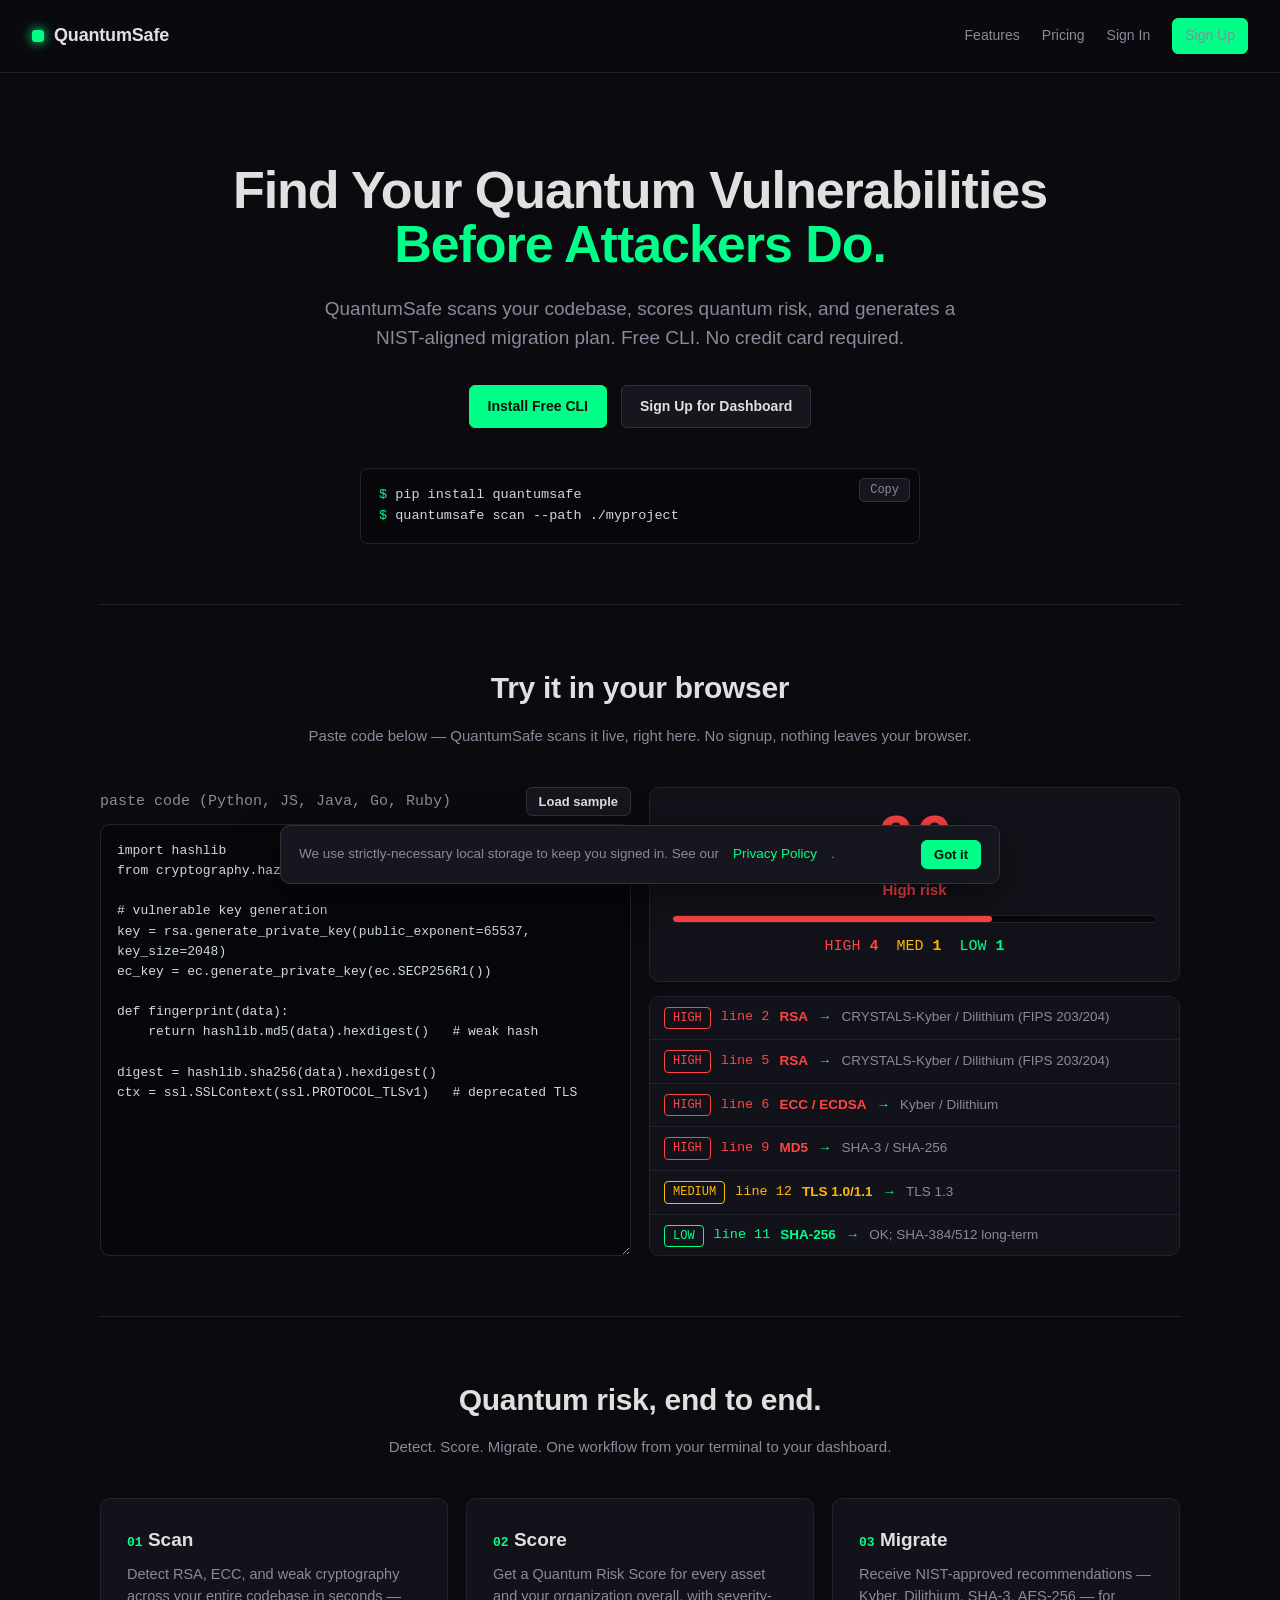
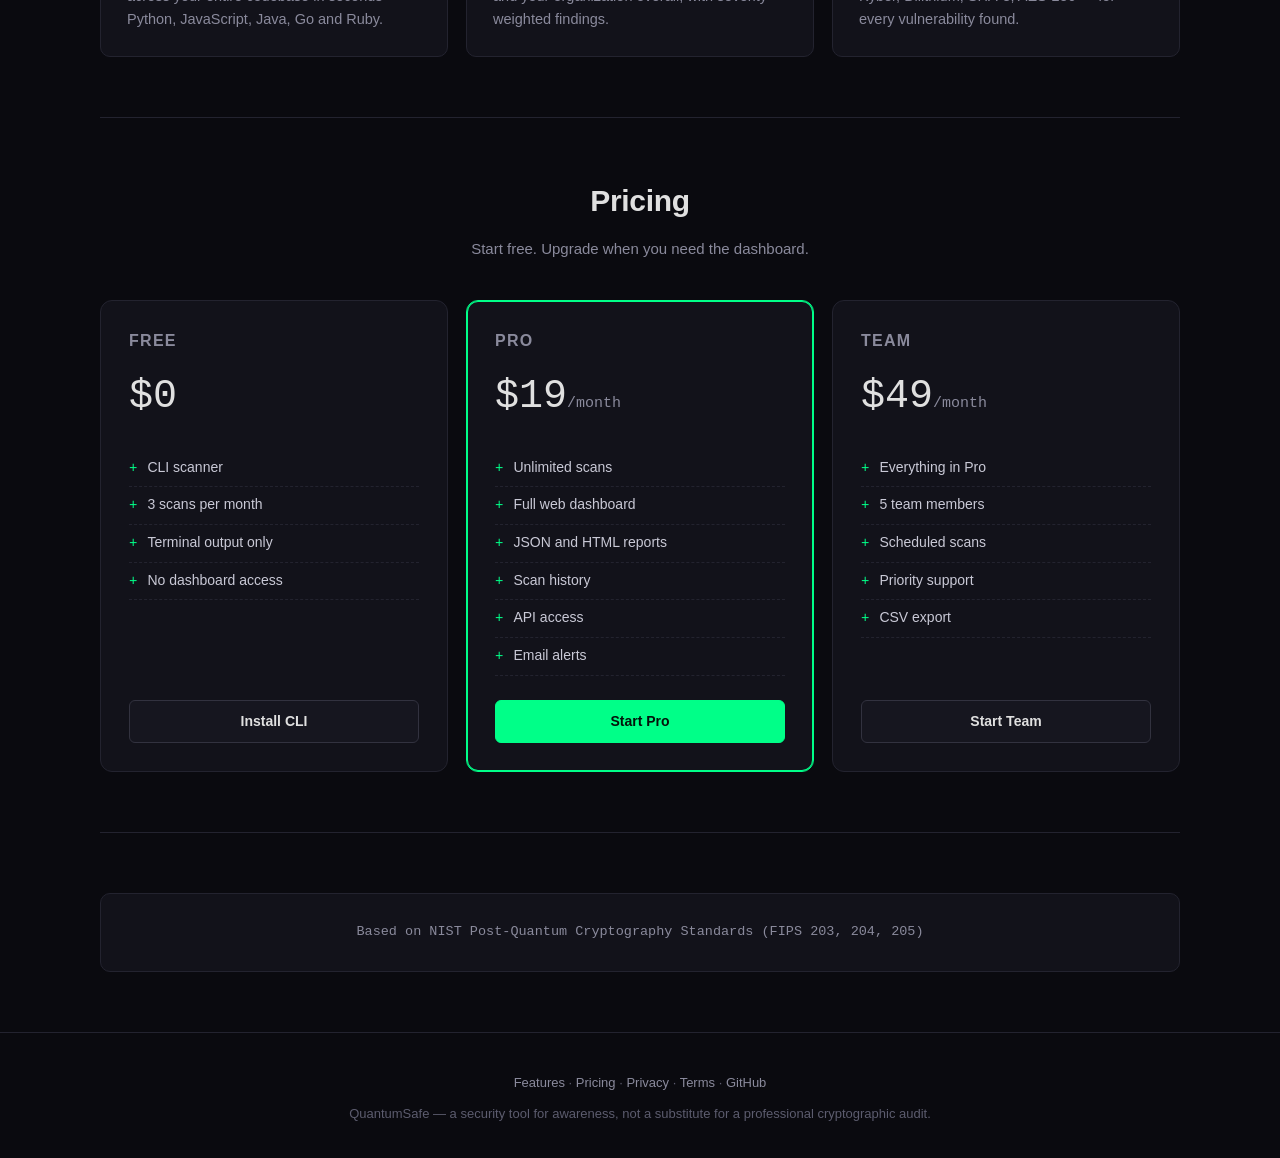
==== frontend/index.html @ 65f227d7 "Add legal pages + interactive landing demo + UX polish Legal/compliance: - privacy.html and terms.ht" ====
<!DOCTYPE html>
<html lang="en">
<head>
<meta charset="UTF-8" />
<meta name="viewport" content="width=device-width, initial-scale=1.0" />
<title>QuantumSafe — Find Your Quantum Vulnerabilities Before Attackers Do</title>
<meta name="description" content="QuantumSafe scans your codebase, scores quantum risk, and generates a NIST-aligned migration plan. Free CLI. No credit card required." />
<link rel="icon" href="data:image/svg+xml,<svg xmlns='http://www.w3.org/2000/svg' viewBox='0 0 16 16'><rect width='16' height='16' rx='3' fill='%2300FF88'/></svg>" />
<link rel="stylesheet" href="style.css" />
</head>
<body>
  <header class="nav">
    <div class="brand"><span class="dot"></span> QuantumSafe</div>
    <nav class="nav-links">
      <a href="#features">Features</a>
      <a href="#pricing">Pricing</a>
      <a href="login.html">Sign In</a>
      <a href="login.html?mode=register" class="btn btn-sm btn-primary">Sign Up</a>
    </nav>
  </header>

  <main>
    <section class="hero wrap">
      <h1>Find Your Quantum Vulnerabilities <span class="grn">Before Attackers Do.</span></h1>
      <p class="sub">QuantumSafe scans your codebase, scores quantum risk, and generates a
        NIST-aligned migration plan. Free CLI. No credit card required.</p>
      <div class="cta">
        <a href="#install" class="btn btn-primary">Install Free CLI</a>
        <a href="login.html?mode=register" class="btn">Sign Up for Dashboard</a>
      </div>
      <div class="code-wrap">
        <button class="copy-btn" id="copy-install" title="Copy">Copy</button>
        <div class="code" id="install"><span class="prompt">$</span> pip install quantumsafe
<span class="prompt">$</span> quantumsafe scan --path ./myproject</div>
      </div>
    </section>

    <!-- Interactive in-browser scanner -->
    <section class="section wrap" id="try">
      <h2>Try it in your browser</h2>
      <p class="lead">Paste code below — QuantumSafe scans it live, right here. No signup, nothing leaves your browser.</p>
      <div class="demo-grid">
        <div class="demo-left">
          <div class="demo-toolbar">
            <span class="muted mono">paste code (Python, JS, Java, Go, Ruby)</span>
            <button class="btn btn-sm" id="demo-sample">Load sample</button>
          </div>
          <textarea id="demo-input" class="demo-input mono" spellcheck="false"></textarea>
        </div>
        <div class="demo-right">
          <div class="demo-score-card">
            <div class="demo-score mono" id="demo-score">0</div>
            <div class="demo-band" id="demo-band">No code scanned</div>
            <div class="demo-bar"><div class="demo-bar-fill" id="demo-bar"></div></div>
            <div class="pill-row" style="justify-content:center;margin-top:12px;">
              <span class="high">HIGH <b id="demo-high">0</b></span>
              <span class="medium">MED <b id="demo-med">0</b></span>
              <span class="low">LOW <b id="demo-low">0</b></span>
            </div>
          </div>
          <div class="demo-findings" id="demo-findings"></div>
        </div>
      </div>
    </section>

    <section class="section wrap" id="features">
      <h2>Quantum risk, end to end.</h2>
      <p class="lead">Detect. Score. Migrate. One workflow from your terminal to your dashboard.</p>
      <div class="pillars">
        <div class="pillar">
          <h3><span class="tag">01</span> Scan</h3>
          <p>Detect RSA, ECC, and weak cryptography across your entire codebase in seconds —
             Python, JavaScript, Java, Go and Ruby.</p>
        </div>
        <div class="pillar">
          <h3><span class="tag">02</span> Score</h3>
          <p>Get a Quantum Risk Score for every asset and your organization overall, with
             severity-weighted findings.</p>
        </div>
        <div class="pillar">
          <h3><span class="tag">03</span> Migrate</h3>
          <p>Receive NIST-approved recommendations — Kyber, Dilithium, SHA-3, AES-256 — for
             every vulnerability found.</p>
        </div>
      </div>
    </section>

    <section class="section wrap" id="pricing">
      <h2>Pricing</h2>
      <p class="lead">Start free. Upgrade when you need the dashboard.</p>
      <div class="pricing">
        <div class="plan">
          <h3>Free</h3>
          <div class="price">$0</div>
          <ul>
            <li>CLI scanner</li>
            <li>3 scans per month</li>
            <li>Terminal output only</li>
            <li>No dashboard access</li>
          </ul>
          <a href="#install" class="btn btn-block">Install CLI</a>
        </div>
        <div class="plan featured">
          <h3>Pro</h3>
          <div class="price">$19<span>/month</span></div>
          <ul>
            <li>Unlimited scans</li>
            <li>Full web dashboard</li>
            <li>JSON and HTML reports</li>
            <li>Scan history</li>
            <li>API access</li>
            <li>Email alerts</li>
          </ul>
          <a href="login.html?mode=register&plan=pro" class="btn btn-primary btn-block">Start Pro</a>
        </div>
        <div class="plan">
          <h3>Team</h3>
          <div class="price">$49<span>/month</span></div>
          <ul>
            <li>Everything in Pro</li>
            <li>5 team members</li>
            <li>Scheduled scans</li>
            <li>Priority support</li>
            <li>CSV export</li>
          </ul>
          <a href="login.html?mode=register&plan=team" class="btn btn-block">Start Team</a>
        </div>
      </div>
    </section>

    <section class="section wrap">
      <div class="trust">Based on NIST Post-Quantum Cryptography Standards (FIPS 203, 204, 205)</div>
    </section>
  </main>

  <footer class="footer">
    <div class="footer-links">
      <a href="#features">Features</a> · <a href="#pricing">Pricing</a> ·
      <a href="privacy.html">Privacy</a> · <a href="terms.html">Terms</a> ·
      <a href="https://github.com/Danny-397/Quantamn-Safe">GitHub</a>
    </div>
    QuantumSafe — a security tool for awareness, not a substitute for a professional cryptographic audit.
  </footer>

  <script src="config.js"></script>
  <script src="app.js"></script>
</body>
</html>
---- frontend/style.css ----
/* QuantumSafe — Bloomberg-terminal aesthetic.
   Dark, high information density, monospace for all numbers/code. */

:root {
  --bg: #0A0A0F;
  --bg-1: #0e0e16;
  --panel: #12121a;
  --panel-2: #16161f;
  --border: #23232f;
  --border-strong: #32323f;
  --accent: #00FF88;   /* electric green — safe/good */
  --danger: #FF4444;   /* HIGH risk */
  --warning: #FFB800;  /* MEDIUM risk */
  --text: #E0E0E0;
  --muted: #8a8a9c;
  --muted-2: #5c5c6e;
  --mono: "SFMono-Regular", ui-monospace, "JetBrains Mono", "Cascadia Code", Consolas, Menlo, monospace;
  --sans: -apple-system, BlinkMacSystemFont, "Segoe UI", Roboto, Helvetica, Arial, sans-serif;
}

* { box-sizing: border-box; margin: 0; padding: 0; }
html { scroll-behavior: smooth; }
body {
  background: var(--bg);
  color: var(--text);
  font-family: var(--sans);
  font-size: 15px;
  line-height: 1.55;
  -webkit-font-smoothing: antialiased;
}
a { color: var(--accent); text-decoration: none; }
a:hover { text-decoration: underline; }
.mono { font-family: var(--mono); }
.num { font-family: var(--mono); font-variant-numeric: tabular-nums; }
.muted { color: var(--muted); }
.hidden { display: none !important; }

/* ---------- Buttons ---------- */
.btn {
  display: inline-block; cursor: pointer; border: 1px solid var(--border-strong);
  background: var(--panel-2); color: var(--text); padding: 10px 18px;
  border-radius: 6px; font-size: 14px; font-weight: 600; font-family: var(--sans);
  transition: border-color .15s, background .15s, color .15s; text-align: center;
}
.btn:hover { border-color: var(--accent); text-decoration: none; }
.btn-primary { background: var(--accent); color: #04130b; border-color: var(--accent); }
.btn-primary:hover { background: #19ff96; color: #04130b; }
.btn-danger { border-color: var(--danger); color: var(--danger); }
.btn-sm { padding: 6px 12px; font-size: 13px; }
.btn-block { display: block; width: 100%; }
.btn:disabled { opacity: .5; cursor: not-allowed; }

/* ---------- Code blocks ---------- */
.code {
  background: #07070b; border: 1px solid var(--border); border-radius: 8px;
  padding: 16px 18px; font-family: var(--mono); font-size: 13.5px; color: #cfd8e3;
  overflow-x: auto; white-space: pre;
}
.code .prompt { color: var(--accent); }

/* ---------- Landing ---------- */
.nav {
  display: flex; align-items: center; justify-content: space-between;
  padding: 18px 32px; border-bottom: 1px solid var(--border);
  position: sticky; top: 0; background: rgba(10,10,15,.85); backdrop-filter: blur(8px); z-index: 20;
}
.brand { display: flex; align-items: center; gap: 10px; font-weight: 700; font-size: 18px; letter-spacing: -.01em; }
.brand .dot { width: 12px; height: 12px; border-radius: 3px; background: var(--accent); box-shadow: 0 0 12px var(--accent); }
.nav-links { display: flex; gap: 22px; align-items: center; }
.nav-links a { color: var(--muted); font-size: 14px; font-weight: 500; }
.nav-links a:hover { color: var(--text); }

.wrap { max-width: 1080px; margin: 0 auto; padding: 0 24px; }
.hero { text-align: center; padding: 90px 0 60px; }
.hero h1 { font-size: 52px; line-height: 1.05; letter-spacing: -.02em; max-width: 880px; margin: 0 auto 22px; }
.hero h1 .grn { color: var(--accent); }
.hero p.sub { color: var(--muted); font-size: 19px; max-width: 680px; margin: 0 auto 32px; }
.hero .cta { display: flex; gap: 14px; justify-content: center; margin-bottom: 40px; flex-wrap: wrap; }
.hero .code { max-width: 560px; margin: 0 auto; text-align: left; }

.section { padding: 60px 0; border-top: 1px solid var(--border); }
.section h2 { font-size: 30px; text-align: center; margin-bottom: 12px; letter-spacing: -.01em; }
.section .lead { text-align: center; color: var(--muted); margin-bottom: 40px; }

.pillars { display: grid; grid-template-columns: repeat(3, 1fr); gap: 18px; }
.pillar { background: var(--panel); border: 1px solid var(--border); border-radius: 10px; padding: 26px; }
.pillar h3 { font-size: 19px; margin-bottom: 8px; }
.pillar h3 .tag { color: var(--accent); font-family: var(--mono); font-size: 13px; }
.pillar p { color: var(--muted); font-size: 14.5px; }

.pricing { display: grid; grid-template-columns: repeat(3, 1fr); gap: 18px; align-items: stretch; }
.plan { background: var(--panel); border: 1px solid var(--border); border-radius: 12px; padding: 28px; display: flex; flex-direction: column; }
.plan.featured { border-color: var(--accent); box-shadow: 0 0 0 1px var(--accent) inset; }
.plan h3 { font-size: 16px; text-transform: uppercase; letter-spacing: .08em; color: var(--muted); }
.plan .price { font-family: var(--mono); font-size: 40px; margin: 12px 0 4px; }
.plan .price span { font-size: 15px; color: var(--muted); }
.plan ul { list-style: none; margin: 18px 0 24px; flex: 1; }
.plan li { padding: 7px 0; border-bottom: 1px dashed var(--border); font-size: 14px; color: #c9c9d6; }
.plan li::before { content: "+"; color: var(--accent); margin-right: 10px; font-family: var(--mono); }

.trust { text-align: center; color: var(--muted); font-family: var(--mono); font-size: 13.5px;
  padding: 28px; border: 1px solid var(--border); border-radius: 10px; background: var(--panel); }
.footer { text-align: center; color: var(--muted-2); font-size: 13px; padding: 40px 0; border-top: 1px solid var(--border); }

/* ---------- Auth ---------- */
.auth-shell { min-height: 100vh; display: flex; align-items: center; justify-content: center; padding: 24px; }
.auth-card { width: 100%; max-width: 400px; background: var(--panel); border: 1px solid var(--border);
  border-radius: 12px; padding: 32px; }
.auth-card h1 { font-size: 24px; margin-bottom: 4px; }
.auth-card .sub { color: var(--muted); font-size: 14px; margin-bottom: 24px; }
.field { margin-bottom: 16px; }
.field label { display: block; font-size: 13px; color: var(--muted); margin-bottom: 6px; }
.field input {
  width: 100%; background: #07070b; border: 1px solid var(--border); border-radius: 6px;
  padding: 11px 13px; color: var(--text); font-size: 14px; font-family: var(--sans);
}
.field input:focus { outline: none; border-color: var(--accent); }
.auth-switch { text-align: center; margin-top: 18px; font-size: 14px; color: var(--muted); }
.msg { padding: 11px 13px; border-radius: 6px; font-size: 13.5px; margin-bottom: 16px; display: none; }
.msg.error { display: block; background: rgba(255,68,68,.1); border: 1px solid var(--danger); color: #ff9b9b; }
.msg.success { display: block; background: rgba(0,255,136,.08); border: 1px solid var(--accent); color: var(--accent); }

/* ---------- Dashboard shell ---------- */
.app { display: grid; grid-template-columns: 232px 1fr; min-height: 100vh; }
.sidebar { background: var(--bg-1); border-right: 1px solid var(--border); padding: 22px 16px; position: sticky; top: 0; height: 100vh; }
.sidebar .brand { margin: 0 8px 28px; }
.sidebar nav { display: flex; flex-direction: column; gap: 2px; }
.sidebar nav a {
  color: var(--muted); padding: 10px 12px; border-radius: 6px; font-size: 14px; font-weight: 500;
}
.sidebar nav a:hover { background: var(--panel); color: var(--text); text-decoration: none; }
.sidebar nav a.active { background: var(--panel-2); color: var(--accent); }
.sidebar .side-foot { position: absolute; bottom: 18px; left: 16px; right: 16px; }

.main { padding: 28px 36px; max-width: 1200px; }
.page-head { display: flex; align-items: center; justify-content: space-between; margin-bottom: 24px; }
.page-head h1 { font-size: 26px; letter-spacing: -.01em; }

/* cards / grid */
.grid { display: grid; gap: 16px; }
.grid-4 { grid-template-columns: repeat(4, 1fr); }
.grid-2 { grid-template-columns: 1fr 1fr; }
.card { background: var(--panel); border: 1px solid var(--border); border-radius: 10px; padding: 20px; }
.card h3 { font-size: 13px; text-transform: uppercase; letter-spacing: .06em; color: var(--muted); margin-bottom: 10px; font-weight: 600; }
.stat { font-family: var(--mono); font-size: 34px; font-variant-numeric: tabular-nums; }
.stat.sm { font-size: 26px; }

/* score gauge */
.score-card { text-align: center; }
.score-big { font-family: var(--mono); font-size: 72px; font-weight: 700; line-height: 1; }
.score-band { font-weight: 700; margin-top: 6px; font-size: 18px; }
.score-msg { color: var(--muted); font-size: 14px; margin-top: 4px; }

/* risk colors */
.r-high, .high { color: var(--danger); }
.r-medium, .medium { color: var(--warning); }
.r-low, .low { color: var(--accent); }
.band-Low { color: var(--accent); }
.band-Medium { color: var(--warning); }
.band-High, .band-Critical { color: var(--danger); }

/* tables */
table.tbl { width: 100%; border-collapse: collapse; font-size: 14px; }
table.tbl th { text-align: left; padding: 10px 12px; color: var(--muted); font-size: 12px;
  text-transform: uppercase; letter-spacing: .05em; border-bottom: 1px solid var(--border); font-weight: 600; }
table.tbl td { padding: 11px 12px; border-bottom: 1px solid var(--border); vertical-align: top; }
table.tbl tr:hover td { background: var(--panel-2); }
.badge { display: inline-block; border: 1px solid; border-radius: 4px; padding: 1px 8px; font-size: 12px; font-family: var(--mono); }
.badge.r-high { border-color: var(--danger); }
.badge.r-medium { border-color: var(--warning); }
.badge.r-low { border-color: var(--accent); }

.toolbar { display: flex; gap: 10px; align-items: center; margin-bottom: 16px; flex-wrap: wrap; }
.toolbar select, .toolbar input {
  background: #07070b; border: 1px solid var(--border); color: var(--text);
  padding: 8px 10px; border-radius: 6px; font-size: 13px; font-family: var(--sans);
}
.spacer { flex: 1; }

.empty { text-align: center; color: var(--muted); padding: 50px 20px; }
.pill-row { display: flex; gap: 18px; flex-wrap: wrap; font-family: var(--mono); }

/* migration plan */
.mig-group { margin-bottom: 28px; }
.mig-group h2 { font-size: 18px; margin-bottom: 12px; }
.mig-item { background: var(--panel); border: 1px solid var(--border); border-left: 3px solid var(--border);
  border-radius: 8px; padding: 16px 18px; margin-bottom: 10px; }
.mig-item.r-high { border-left-color: var(--danger); }
.mig-item.r-medium { border-left-color: var(--warning); }
.mig-item.r-low { border-left-color: var(--accent); }
.mig-item .row { display: flex; justify-content: space-between; gap: 16px; align-items: baseline; }
.mig-item .algo { font-family: var(--mono); font-size: 15px; }
.mig-item .arrow { color: var(--accent); margin: 0 8px; }
.mig-item .meta { color: var(--muted); font-size: 13px; margin-top: 6px; }

/* ---------- Copy button on code blocks ---------- */
.code-wrap { position: relative; max-width: 560px; margin: 0 auto; }
.copy-btn {
  position: absolute; top: 10px; right: 10px; z-index: 2;
  background: var(--panel-2); border: 1px solid var(--border-strong); color: var(--muted);
  border-radius: 5px; padding: 4px 10px; font-size: 12px; cursor: pointer; font-family: var(--mono);
}
.copy-btn:hover { color: var(--accent); border-color: var(--accent); }

/* ---------- In-browser demo scanner ---------- */
.demo-grid { display: grid; grid-template-columns: 1fr 1fr; gap: 18px; align-items: stretch; }
.demo-left, .demo-right { display: flex; flex-direction: column; }
.demo-toolbar { display: flex; justify-content: space-between; align-items: center; margin-bottom: 8px; }
.demo-input {
  width: 100%; min-height: 320px; flex: 1; resize: vertical;
  background: #07070b; border: 1px solid var(--border); border-radius: 10px;
  color: #cfd8e3; font-size: 13px; line-height: 1.55; padding: 16px; tab-size: 4;
}
.demo-input:focus { outline: none; border-color: var(--accent); }
.demo-score-card { background: var(--panel); border: 1px solid var(--border); border-radius: 10px; padding: 22px; text-align: center; }
.demo-score { font-size: 64px; font-weight: 700; line-height: 1; transition: color .3s; }
.demo-band { font-weight: 600; margin-top: 4px; transition: color .3s; }
.demo-bar { height: 8px; background: #07070b; border-radius: 99px; overflow: hidden; margin-top: 14px; border: 1px solid var(--border); }
.demo-bar-fill { height: 100%; width: 0; border-radius: 99px; transition: width .5s ease, background .3s; }
.demo-findings { margin-top: 14px; background: var(--panel); border: 1px solid var(--border); border-radius: 10px; max-height: 260px; overflow-y: auto; }
.demo-finding { display: flex; align-items: center; gap: 10px; padding: 10px 14px; border-bottom: 1px solid var(--border); font-size: 13.5px; }
.demo-finding:last-child { border-bottom: none; }
.demo-finding .arrow, .arrow { color: var(--accent); }

/* ---------- Footer / legal ---------- */
.footer-links { margin-bottom: 10px; font-size: 13px; }
.footer-links a { color: var(--muted); }
.footer-links a:hover { color: var(--accent); }
.side-legal { margin-top: 12px; text-align: center; font-size: 12px; }
.side-legal a { color: var(--muted-2); }
.side-legal a:hover { color: var(--accent); }
.consent { display: flex; gap: 8px; align-items: flex-start; font-size: 13px; color: var(--muted); margin-bottom: 16px; }
.consent input { margin-top: 3px; }

/* ---------- Legal pages ---------- */
.legal { max-width: 780px; margin: 0 auto; padding: 48px 24px 80px; }
.legal h1 { font-size: 32px; margin-bottom: 8px; }
.legal h2 { font-size: 19px; margin: 28px 0 10px; }
.legal p, .legal li { color: #c9c9d6; margin-bottom: 10px; font-size: 15px; }
.legal ul { padding-left: 22px; margin-bottom: 10px; }

/* ---------- Cookie banner ---------- */
.cookie-banner {
  position: fixed; bottom: 16px; left: 16px; right: 16px; max-width: 720px; margin: 0 auto;
  background: var(--panel-2); border: 1px solid var(--border-strong); border-radius: 10px;
  padding: 14px 18px; display: flex; align-items: center; gap: 14px; flex-wrap: wrap;
  font-size: 13.5px; color: var(--muted); z-index: 100; box-shadow: 0 12px 40px rgba(0,0,0,.5);
}
.cookie-banner .btn { margin-left: auto; }

/* ---------- Scroll reveal ---------- */
.reveal { opacity: 0; transform: translateY(16px); transition: opacity .5s ease, transform .5s ease; }
.reveal.visible { opacity: 1; transform: none; }

@media (max-width: 860px) {
  .pillars, .pricing, .grid-4, .grid-2 { grid-template-columns: 1fr; }
  .demo-grid { grid-template-columns: 1fr; }
  .app { grid-template-columns: 1fr; }
  .sidebar { position: static; height: auto; }
  .hero h1 { font-size: 38px; }
}
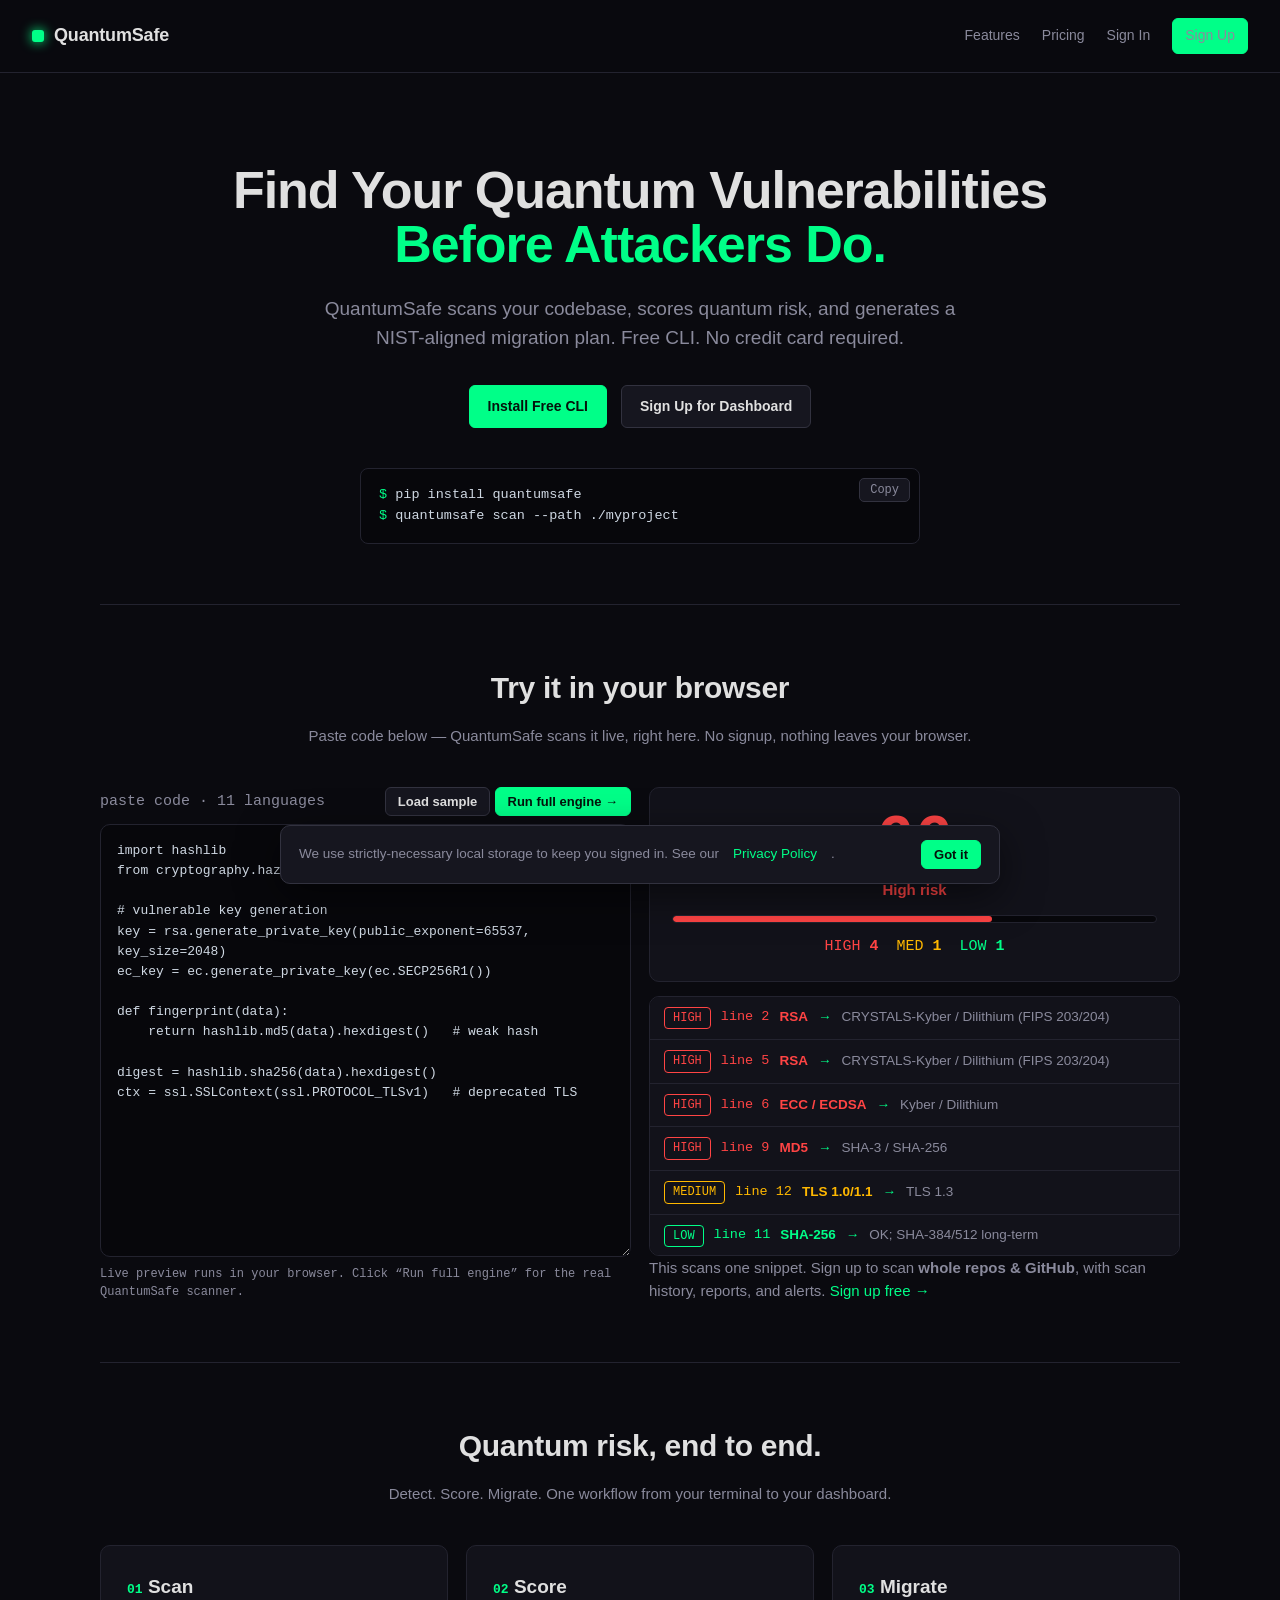
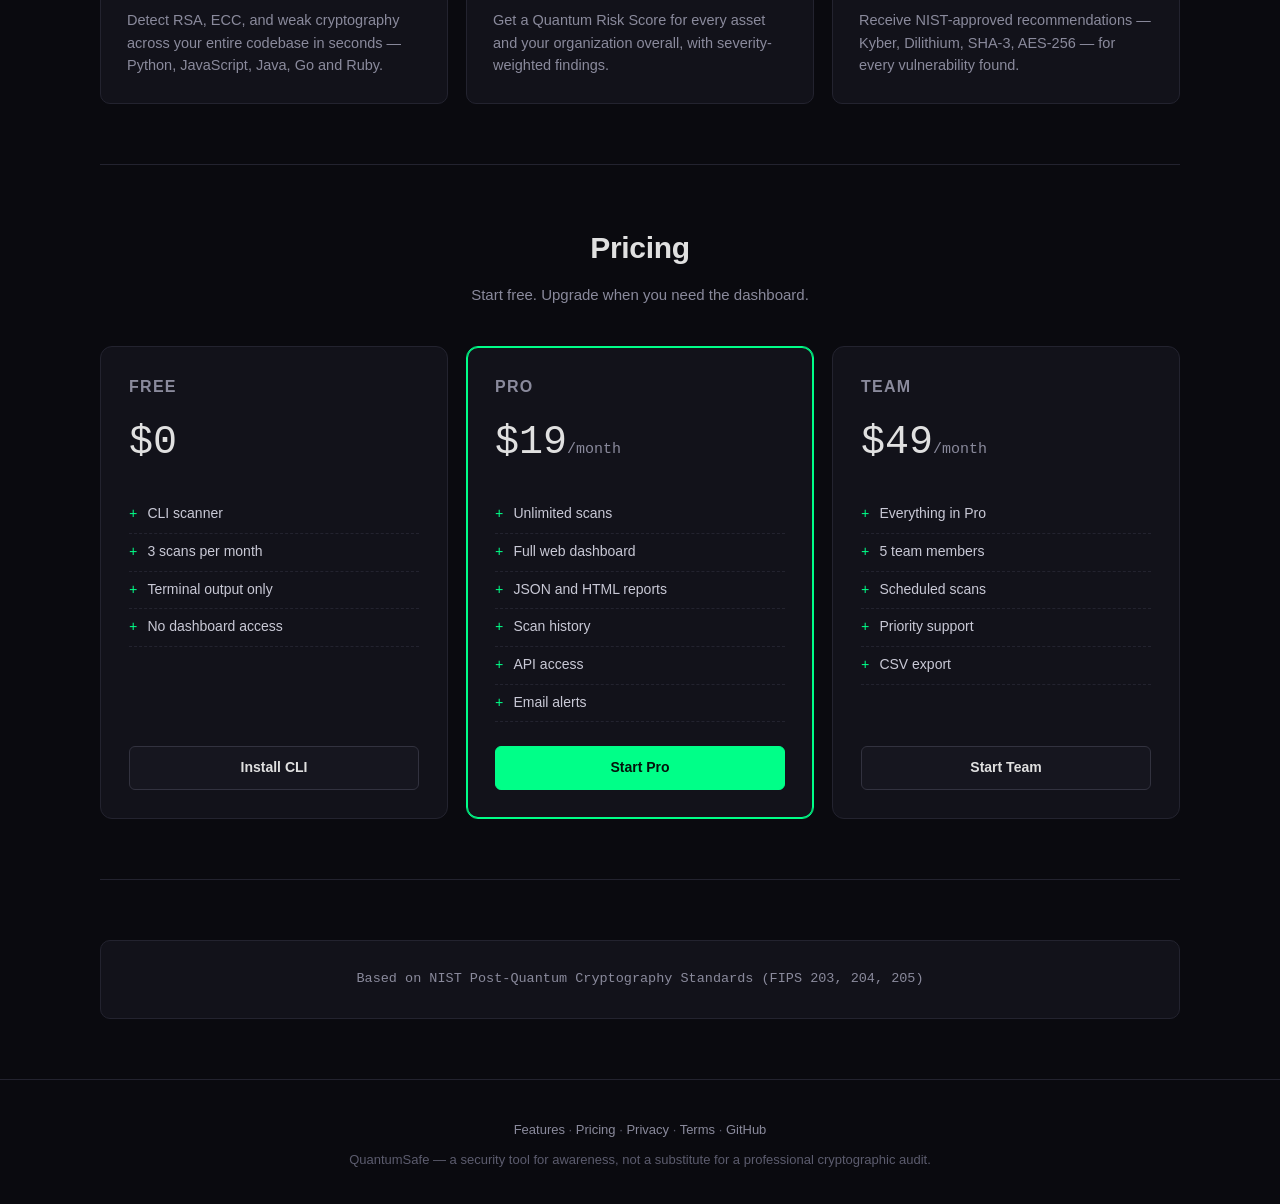
==== commit 235933ac: "Make landing demo run the real engine + GDPR data controls + fix browser POST bug Demo (real product" ====
--- a/frontend/index.html
+++ b/frontend/index.html
@@ -5,10 +5,22 @@
 <meta name="viewport" content="width=device-width, initial-scale=1.0" />
 <title>QuantumSafe — Find Your Quantum Vulnerabilities Before Attackers Do</title>
 <meta name="description" content="QuantumSafe scans your codebase, scores quantum risk, and generates a NIST-aligned migration plan. Free CLI. No credit card required." />
+<meta name="theme-color" content="#0A0A0F" />
+<meta name="keywords" content="post-quantum cryptography, quantum-safe, NIST PQC, FIPS 203, Kyber, Dilithium, crypto scanner, security" />
+<!-- Open Graph / social preview -->
+<meta property="og:type" content="website" />
+<meta property="og:title" content="QuantumSafe — Find Your Quantum Vulnerabilities Before Attackers Do" />
+<meta property="og:description" content="Scan your codebase for quantum-vulnerable cryptography, score the risk, and get a NIST-aligned migration plan. Free CLI." />
+<meta property="og:image" content="og-image.svg" />
+<meta name="twitter:card" content="summary_large_image" />
+<meta name="twitter:title" content="QuantumSafe — quantum risk scanner for your codebase" />
+<meta name="twitter:description" content="Detect RSA, ECC, and weak crypto. Score quantum risk. Get NIST-aligned migration recommendations." />
+<meta name="twitter:image" content="og-image.svg" />
 <link rel="icon" href="data:image/svg+xml,<svg xmlns='http://www.w3.org/2000/svg' viewBox='0 0 16 16'><rect width='16' height='16' rx='3' fill='%2300FF88'/></svg>" />
 <link rel="stylesheet" href="style.css" />
 </head>
 <body>
+  <a href="#try" class="skip-link">Skip to the live scanner</a>
   <header class="nav">
     <div class="brand"><span class="dot"></span> QuantumSafe</div>
     <nav class="nav-links">
@@ -42,10 +54,14 @@
       <div class="demo-grid">
         <div class="demo-left">
           <div class="demo-toolbar">
-            <span class="muted mono">paste code (Python, JS, Java, Go, Ruby)</span>
-            <button class="btn btn-sm" id="demo-sample">Load sample</button>
+            <span class="muted mono">paste code · 11 languages</span>
+            <span>
+              <button class="btn btn-sm" id="demo-sample">Load sample</button>
+              <button class="btn btn-sm btn-primary" id="demo-run">Run full engine →</button>
+            </span>
           </div>
-          <textarea id="demo-input" class="demo-input mono" spellcheck="false"></textarea>
+          <textarea id="demo-input" class="demo-input mono" spellcheck="false" aria-label="Paste code to scan for quantum-vulnerable cryptography"></textarea>
+          <div id="demo-engine" class="muted mono" style="margin-top:8px;font-size:12px;">Live preview runs in your browser. Click “Run full engine” for the real QuantumSafe scanner.</div>
         </div>
         <div class="demo-right">
           <div class="demo-score-card">
@@ -59,6 +75,10 @@
             </div>
           </div>
           <div class="demo-findings" id="demo-findings"></div>
+          <p class="muted demo-upsell">
+            This scans one snippet. Sign up to scan <b>whole repos &amp; GitHub</b>,
+            with scan history, reports, and alerts. <a href="login.html">Sign up free →</a>
+          </p>
         </div>
       </div>
     </section>
--- a/frontend/style.css
+++ b/frontend/style.css
@@ -248,6 +248,17 @@
 }
 .cookie-banner .btn { margin-left: auto; }
 
+/* ---------- Accessibility ---------- */
+.skip-link {
+  position: absolute; left: -9999px; top: 0; z-index: 200;
+  background: var(--accent); color: #04110b; padding: 10px 16px; border-radius: 0 0 8px 0;
+  font-weight: 600; text-decoration: none;
+}
+.skip-link:focus { left: 0; }
+a:focus-visible, button:focus-visible, input:focus-visible, textarea:focus-visible, select:focus-visible {
+  outline: 2px solid var(--accent); outline-offset: 2px;
+}
+
 /* ---------- Scroll reveal ---------- */
 .reveal { opacity: 0; transform: translateY(16px); transition: opacity .5s ease, transform .5s ease; }
 .reveal.visible { opacity: 1; transform: none; }
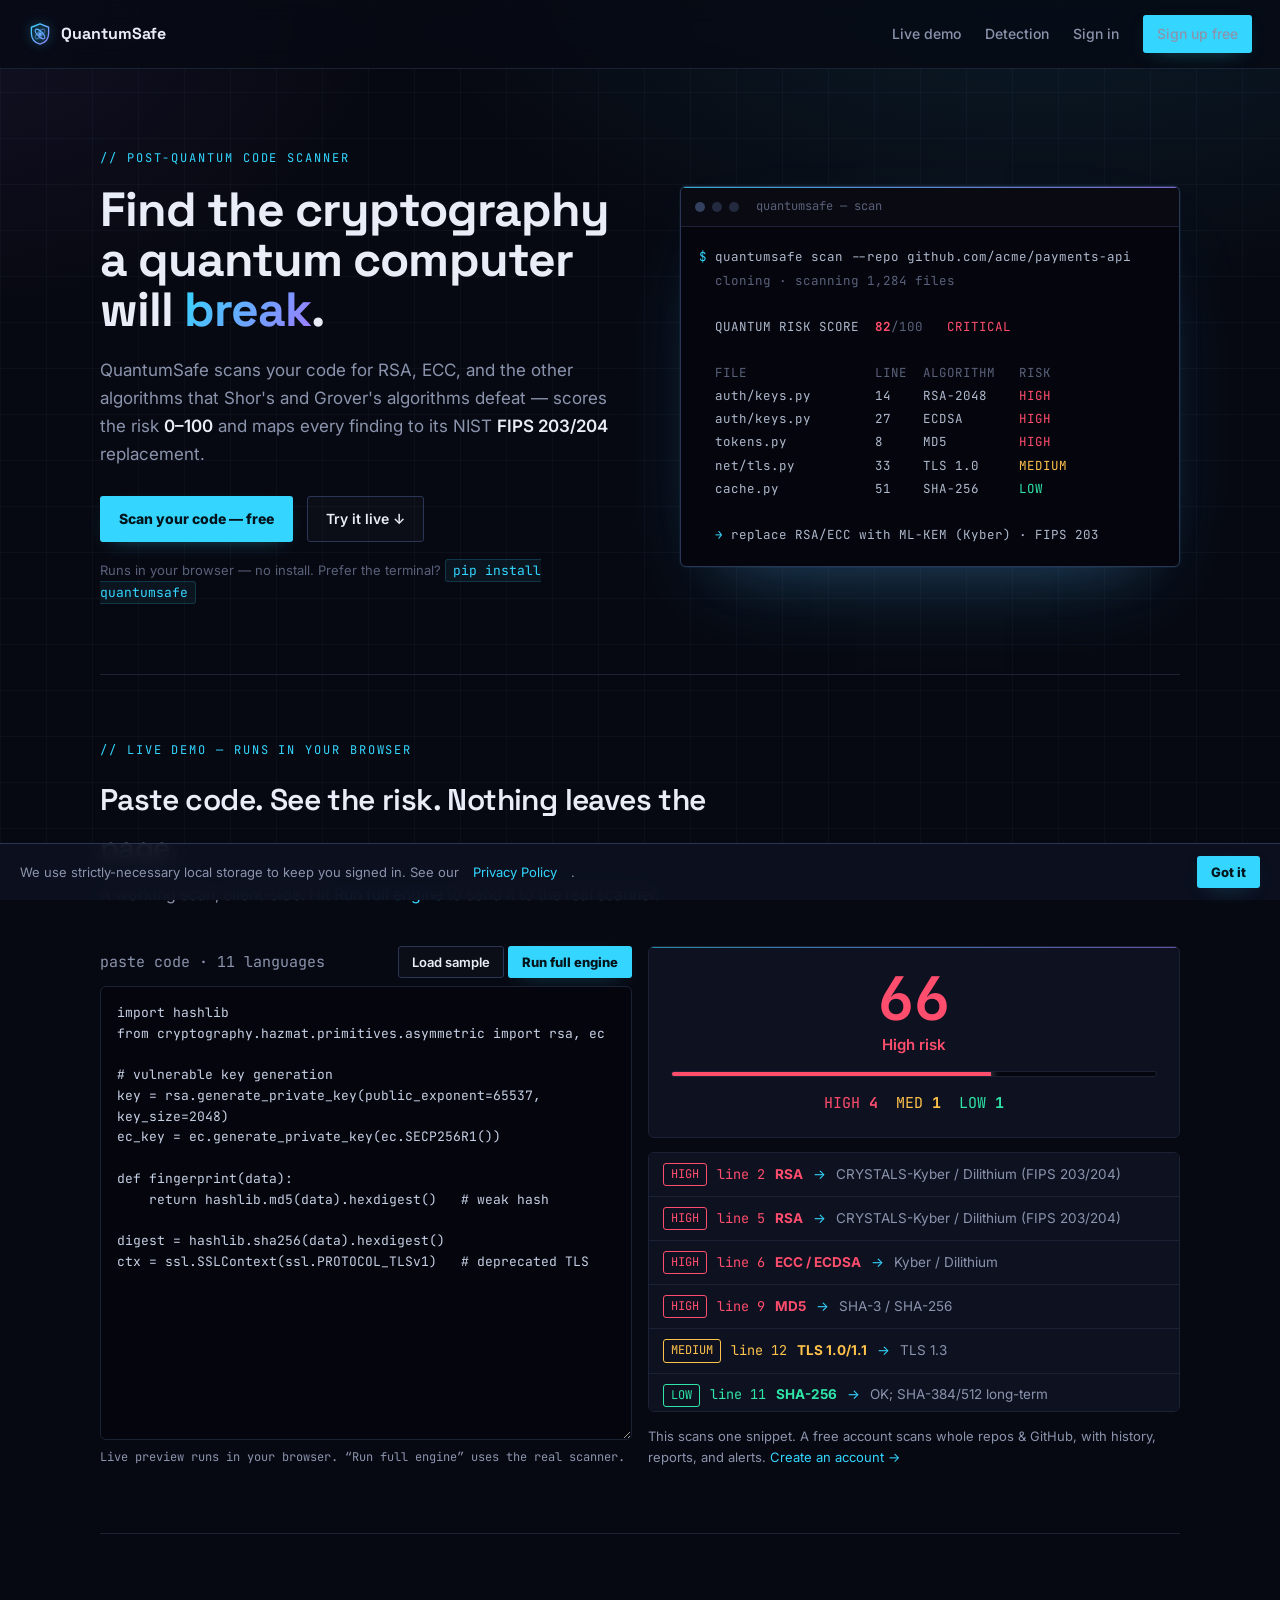
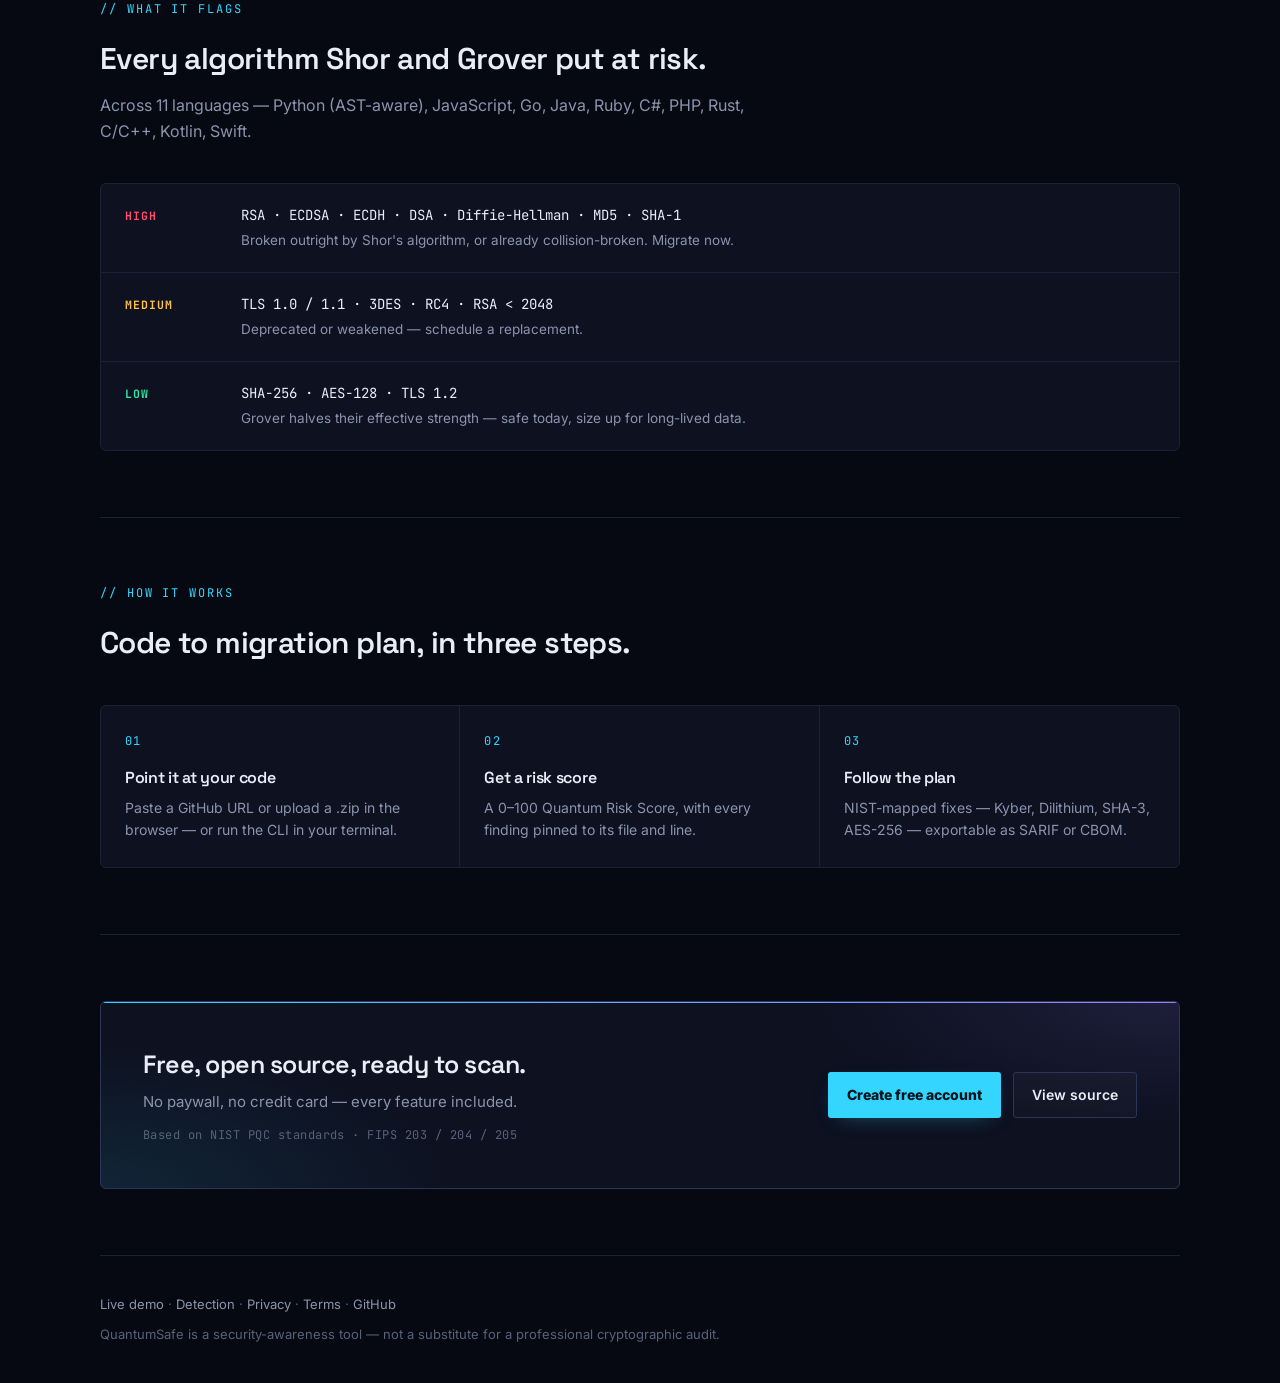
==== commit 31f92aa2: "Add real logo, fix primary-button contrast, add DB reset for schema drift - Logo: replace the plain " ====
--- a/frontend/index.html
+++ b/frontend/index.html
@@ -3,72 +3,92 @@
 <head>
 <meta charset="UTF-8" />
 <meta name="viewport" content="width=device-width, initial-scale=1.0" />
-<title>QuantumSafe — Find Your Quantum Vulnerabilities Before Attackers Do</title>
-<meta name="description" content="QuantumSafe scans your codebase, scores quantum risk, and generates a NIST-aligned migration plan. Free CLI. No credit card required." />
-<meta name="theme-color" content="#0A0A0F" />
+<title>QuantumSafe — Find the cryptography quantum computers will break</title>
+<meta name="description" content="QuantumSafe scans your code for RSA, ECC, and other algorithms broken by Shor's and Grover's algorithms, scores the risk 0–100, and maps each finding to its NIST FIPS 203/204 replacement. Free and open source." />
+<meta name="theme-color" content="#070912" />
 <meta name="keywords" content="post-quantum cryptography, quantum-safe, NIST PQC, FIPS 203, Kyber, Dilithium, crypto scanner, security" />
-<!-- Open Graph / social preview -->
 <meta property="og:type" content="website" />
-<meta property="og:title" content="QuantumSafe — Find Your Quantum Vulnerabilities Before Attackers Do" />
-<meta property="og:description" content="Scan your codebase for quantum-vulnerable cryptography, score the risk, and get a NIST-aligned migration plan. Free CLI." />
+<meta property="og:title" content="QuantumSafe — find the cryptography quantum computers will break" />
+<meta property="og:description" content="Scan code for quantum-vulnerable cryptography, score the risk 0–100, and get a NIST-aligned migration plan. Free and open source." />
 <meta property="og:image" content="og-image.svg" />
 <meta name="twitter:card" content="summary_large_image" />
 <meta name="twitter:title" content="QuantumSafe — quantum risk scanner for your codebase" />
-<meta name="twitter:description" content="Detect RSA, ECC, and weak crypto. Score quantum risk. Get NIST-aligned migration recommendations." />
+<meta name="twitter:description" content="Detect RSA, ECC, and weak crypto. Score quantum risk 0–100. Get NIST-aligned migration recommendations." />
 <meta name="twitter:image" content="og-image.svg" />
-<link rel="icon" href="data:image/svg+xml,<svg xmlns='http://www.w3.org/2000/svg' viewBox='0 0 16 16'><rect width='16' height='16' rx='3' fill='%2300FF88'/></svg>" />
+<link rel="icon" href="data:image/svg+xml,<svg xmlns='http://www.w3.org/2000/svg' viewBox='0 0 16 16'><rect width='16' height='16' rx='2' fill='%2334d6ff'/></svg>" />
 <link rel="stylesheet" href="style.css" />
 </head>
 <body>
   <a href="#try" class="skip-link">Skip to the live scanner</a>
   <header class="nav">
-    <div class="brand"><span class="dot"></span> QuantumSafe</div>
+    <div class="brand"><svg class="logo" viewBox="0 0 32 32" fill="none" aria-hidden="true"><defs><linearGradient id="qsg" x1="2" y1="2" x2="30" y2="30" gradientUnits="userSpaceOnUse"><stop stop-color="#34d6ff"/><stop offset="1" stop-color="#9d7bff"/></linearGradient></defs><path d="M16 2.5 27.5 7v8.2c0 7.6-5.4 12.4-11.5 14.3C9.9 27.6 4.5 22.8 4.5 15.2V7z" fill="rgba(52,214,255,.07)" stroke="url(#qsg)" stroke-width="1.8" stroke-linejoin="round"/><ellipse cx="16" cy="16" rx="8.2" ry="3.3" stroke="url(#qsg)" stroke-width="1.5" transform="rotate(45 16 16)"/><ellipse cx="16" cy="16" rx="8.2" ry="3.3" stroke="url(#qsg)" stroke-width="1.5" opacity=".5" transform="rotate(-45 16 16)"/><circle cx="16" cy="16" r="2.5" fill="url(#qsg)"/></svg> QuantumSafe</div>
     <nav class="nav-links">
-      <a href="#features">Features</a>
-      <a href="#pricing">Pricing</a>
-      <a href="login.html">Sign In</a>
-      <a href="login.html?mode=register" class="btn btn-sm btn-primary">Sign Up</a>
+      <a href="#try">Live demo</a>
+      <a href="#detect">Detection</a>
+      <a href="login.html">Sign in</a>
+      <a href="login.html?mode=register" class="btn btn-sm btn-primary">Sign up free</a>
     </nav>
   </header>
 
   <main>
     <section class="hero wrap">
-      <h1>Find Your Quantum Vulnerabilities <span class="grn">Before Attackers Do.</span></h1>
-      <p class="sub">QuantumSafe scans your codebase, scores quantum risk, and generates a
-        NIST-aligned migration plan. Free CLI. No credit card required.</p>
-      <div class="cta">
-        <a href="#install" class="btn btn-primary">Install Free CLI</a>
-        <a href="login.html?mode=register" class="btn">Sign Up for Dashboard</a>
+      <div class="hero-copy">
+        <div class="eyebrow">// Post-quantum code scanner</div>
+        <h1>Find the cryptography a quantum computer will <span class="grn">break</span>.</h1>
+        <p class="sub">QuantumSafe scans your code for RSA, ECC, and the other algorithms that
+          Shor's and Grover's algorithms defeat — scores the risk <strong>0–100</strong> and maps
+          every finding to its NIST <strong>FIPS&nbsp;203/204</strong> replacement.</p>
+        <div class="hero-cta">
+          <a href="login.html?mode=register" class="btn btn-primary">Scan your code — free</a>
+          <a href="#try" class="btn">Try it live ↓</a>
+        </div>
+        <p class="hero-note">Runs in your browser — no install. Prefer the terminal? <code>pip install quantumsafe</code></p>
       </div>
-      <div class="code-wrap">
-        <button class="copy-btn" id="copy-install" title="Copy">Copy</button>
-        <div class="code" id="install"><span class="prompt">$</span> pip install quantumsafe
-<span class="prompt">$</span> quantumsafe scan --path ./myproject</div>
+
+      <div class="terminal" aria-hidden="true">
+        <div class="term-head"><span class="d"></span><span class="d"></span><span class="d"></span><span class="t">quantumsafe — scan</span></div>
+<div class="term-body"><span class="c">$</span> quantumsafe scan --repo github.com/acme/payments-api
+<span class="dim">  cloning · scanning 1,284 files</span>
+
+  QUANTUM RISK SCORE  <span class="score">82</span><span class="dim">/100</span>   <span class="hi">CRITICAL</span>
+
+  <span class="dim">FILE                LINE  ALGORITHM   RISK</span>
+  auth/keys.py        14    RSA-2048    <span class="hi">HIGH</span>
+  auth/keys.py        27    ECDSA       <span class="hi">HIGH</span>
+  tokens.py           8     MD5         <span class="hi">HIGH</span>
+  net/tls.py          33    TLS 1.0     <span class="me">MEDIUM</span>
+  cache.py            51    SHA-256     <span class="lo">LOW</span>
+
+  <span class="c">→</span> replace RSA/ECC with ML-KEM (Kyber) · FIPS 203
+</div>
       </div>
     </section>
 
     <!-- Interactive in-browser scanner -->
     <section class="section wrap" id="try">
-      <h2>Try it in your browser</h2>
-      <p class="lead">Paste code below — QuantumSafe scans it live, right here. No signup, nothing leaves your browser.</p>
+      <div class="section-head">
+        <div class="eyebrow">// Live demo — runs in your browser</div>
+        <h2>Paste code. See the risk. Nothing leaves the page.</h2>
+        <p class="lead">A working scan, client-side. Hit <em>Run full engine</em> to send it to the real scanner.</p>
+      </div>
       <div class="demo-grid">
         <div class="demo-left">
           <div class="demo-toolbar">
             <span class="muted mono">paste code · 11 languages</span>
             <span>
               <button class="btn btn-sm" id="demo-sample">Load sample</button>
-              <button class="btn btn-sm btn-primary" id="demo-run">Run full engine →</button>
+              <button class="btn btn-sm btn-primary" id="demo-run">Run full engine</button>
             </span>
           </div>
           <textarea id="demo-input" class="demo-input mono" spellcheck="false" aria-label="Paste code to scan for quantum-vulnerable cryptography"></textarea>
-          <div id="demo-engine" class="muted mono" style="margin-top:8px;font-size:12px;">Live preview runs in your browser. Click “Run full engine” for the real QuantumSafe scanner.</div>
+          <div id="demo-engine" class="muted mono" style="margin-top:8px;font-size:12px;">Live preview runs in your browser. “Run full engine” uses the real scanner.</div>
         </div>
         <div class="demo-right">
           <div class="demo-score-card">
             <div class="demo-score mono" id="demo-score">0</div>
             <div class="demo-band" id="demo-band">No code scanned</div>
             <div class="demo-bar"><div class="demo-bar-fill" id="demo-bar"></div></div>
-            <div class="pill-row" style="justify-content:center;margin-top:12px;">
+            <div class="pill-row" style="justify-content:center;margin-top:14px;">
               <span class="high">HIGH <b id="demo-high">0</b></span>
               <span class="medium">MED <b id="demo-med">0</b></span>
               <span class="low">LOW <b id="demo-low">0</b></span>
@@ -76,90 +96,92 @@
           </div>
           <div class="demo-findings" id="demo-findings"></div>
           <p class="muted demo-upsell">
-            This scans one snippet. Sign up to scan <b>whole repos &amp; GitHub</b>,
-            with scan history, reports, and alerts. <a href="login.html">Sign up free →</a>
+            This scans one snippet. A free account scans whole repos &amp; GitHub, with history,
+            reports, and alerts. <a href="login.html?mode=register">Create an account →</a>
           </p>
         </div>
       </div>
     </section>
 
-    <section class="section wrap" id="features">
-      <h2>Quantum risk, end to end.</h2>
-      <p class="lead">Detect. Score. Migrate. One workflow from your terminal to your dashboard.</p>
-      <div class="pillars">
-        <div class="pillar">
-          <h3><span class="tag">01</span> Scan</h3>
-          <p>Detect RSA, ECC, and weak cryptography across your entire codebase in seconds —
-             Python, JavaScript, Java, Go and Ruby.</p>
+    <!-- What it flags -->
+    <section class="section wrap" id="detect">
+      <div class="section-head">
+        <div class="eyebrow">// What it flags</div>
+        <h2>Every algorithm Shor and Grover put at risk.</h2>
+        <p class="lead">Across 11 languages — Python (AST-aware), JavaScript, Go, Java, Ruby, C#, PHP, Rust, C/C++, Kotlin, Swift.</p>
+      </div>
+      <div class="detect">
+        <div class="detect-row">
+          <div class="detect-tag hi">HIGH</div>
+          <div>
+            <div class="detect-algos">RSA · ECDSA · ECDH · DSA · Diffie-Hellman · MD5 · SHA-1</div>
+            <div class="detect-why">Broken outright by Shor's algorithm, or already collision-broken. Migrate now.</div>
+          </div>
         </div>
-        <div class="pillar">
-          <h3><span class="tag">02</span> Score</h3>
-          <p>Get a Quantum Risk Score for every asset and your organization overall, with
-             severity-weighted findings.</p>
+        <div class="detect-row">
+          <div class="detect-tag me">MEDIUM</div>
+          <div>
+            <div class="detect-algos">TLS 1.0 / 1.1 · 3DES · RC4 · RSA &lt; 2048</div>
+            <div class="detect-why">Deprecated or weakened — schedule a replacement.</div>
+          </div>
         </div>
-        <div class="pillar">
-          <h3><span class="tag">03</span> Migrate</h3>
-          <p>Receive NIST-approved recommendations — Kyber, Dilithium, SHA-3, AES-256 — for
-             every vulnerability found.</p>
+        <div class="detect-row">
+          <div class="detect-tag lo">LOW</div>
+          <div>
+            <div class="detect-algos">SHA-256 · AES-128 · TLS 1.2</div>
+            <div class="detect-why">Grover halves their effective strength — safe today, size up for long-lived data.</div>
+          </div>
         </div>
       </div>
     </section>
 
-    <section class="section wrap" id="pricing">
-      <h2>Pricing</h2>
-      <p class="lead">Start free. Upgrade when you need the dashboard.</p>
-      <div class="pricing">
-        <div class="plan">
-          <h3>Free</h3>
-          <div class="price">$0</div>
-          <ul>
-            <li>CLI scanner</li>
-            <li>3 scans per month</li>
-            <li>Terminal output only</li>
-            <li>No dashboard access</li>
-          </ul>
-          <a href="#install" class="btn btn-block">Install CLI</a>
+    <!-- How it works -->
+    <section class="section wrap" id="how">
+      <div class="section-head">
+        <div class="eyebrow">// How it works</div>
+        <h2>Code to migration plan, in three steps.</h2>
+      </div>
+      <div class="steps">
+        <div class="step">
+          <div class="n">01</div>
+          <h3>Point it at your code</h3>
+          <p>Paste a GitHub URL or upload a .zip in the browser — or run the CLI in your terminal.</p>
         </div>
-        <div class="plan featured">
-          <h3>Pro</h3>
-          <div class="price">$19<span>/month</span></div>
-          <ul>
-            <li>Unlimited scans</li>
-            <li>Full web dashboard</li>
-            <li>JSON and HTML reports</li>
-            <li>Scan history</li>
-            <li>API access</li>
-            <li>Email alerts</li>
-          </ul>
-          <a href="login.html?mode=register&plan=pro" class="btn btn-primary btn-block">Start Pro</a>
+        <div class="step">
+          <div class="n">02</div>
+          <h3>Get a risk score</h3>
+          <p>A 0–100 Quantum Risk Score, with every finding pinned to its file and line.</p>
         </div>
-        <div class="plan">
-          <h3>Team</h3>
-          <div class="price">$49<span>/month</span></div>
-          <ul>
-            <li>Everything in Pro</li>
-            <li>5 team members</li>
-            <li>Scheduled scans</li>
-            <li>Priority support</li>
-            <li>CSV export</li>
-          </ul>
-          <a href="login.html?mode=register&plan=team" class="btn btn-block">Start Team</a>
+        <div class="step">
+          <div class="n">03</div>
+          <h3>Follow the plan</h3>
+          <p>NIST-mapped fixes — Kyber, Dilithium, SHA-3, AES-256 — exportable as SARIF or CBOM.</p>
         </div>
       </div>
     </section>
 
     <section class="section wrap">
-      <div class="trust">Based on NIST Post-Quantum Cryptography Standards (FIPS 203, 204, 205)</div>
+      <div class="cta-band">
+        <div>
+          <h2>Free, open source, ready to scan.</h2>
+          <p>No paywall, no credit card — every feature included.</p>
+          <div class="mono-note">Based on NIST PQC standards · FIPS 203 / 204 / 205</div>
+        </div>
+        <div style="display:flex;gap:12px;flex-wrap:wrap;">
+          <a href="login.html?mode=register" class="btn btn-primary">Create free account</a>
+          <a href="https://github.com/Danny-397/Quantamn-Safe" class="btn">View source</a>
+        </div>
+      </div>
     </section>
   </main>
 
-  <footer class="footer">
+  <footer class="footer wrap">
     <div class="footer-links">
-      <a href="#features">Features</a> · <a href="#pricing">Pricing</a> ·
+      <a href="#try">Live demo</a> · <a href="#detect">Detection</a> ·
       <a href="privacy.html">Privacy</a> · <a href="terms.html">Terms</a> ·
       <a href="https://github.com/Danny-397/Quantamn-Safe">GitHub</a>
     </div>
-    QuantumSafe — a security tool for awareness, not a substitute for a professional cryptographic audit.
+    QuantumSafe is a security-awareness tool — not a substitute for a professional cryptographic audit.
   </footer>
 
   <script src="config.js"></script>
--- a/frontend/style.css
+++ b/frontend/style.css
@@ -1,272 +1,354 @@
-/* QuantumSafe — Bloomberg-terminal aesthetic.
-   Dark, high information density, monospace for all numbers/code. */
+@import url('https://fonts.googleapis.com/css2?family=Inter:wght@400;500;600;700&family=Space+Grotesk:wght@500;600;700&family=JetBrains+Mono:wght@400;500&display=swap');
+
+/* QuantumSafe — futuristic cybersecurity console.
+   Deep blue-black, electric cyan/violet accents, tech grid, monospace data. */
 
 :root {
-  --bg: #0A0A0F;
-  --bg-1: #0e0e16;
-  --panel: #12121a;
-  --panel-2: #16161f;
-  --border: #23232f;
-  --border-strong: #32323f;
-  --accent: #00FF88;   /* electric green — safe/good */
-  --danger: #FF4444;   /* HIGH risk */
-  --warning: #FFB800;  /* MEDIUM risk */
-  --text: #E0E0E0;
-  --muted: #8a8a9c;
-  --muted-2: #5c5c6e;
-  --mono: "SFMono-Regular", ui-monospace, "JetBrains Mono", "Cascadia Code", Consolas, Menlo, monospace;
-  --sans: -apple-system, BlinkMacSystemFont, "Segoe UI", Roboto, Helvetica, Arial, sans-serif;
+  --bg: #070912;
+  --bg-1: #0a0d18;
+  --panel: #0d1120;
+  --panel-2: #121830;
+  --border: #1b2236;
+  --border-strong: #2b3556;
+  --grid-line: rgba(120,150,220,.045);
+
+  --accent: #34d6ff;        /* electric cyan — the brand */
+  --accent-2: #9d7bff;      /* violet — secondary / gradients */
+  --accent-ink: #03131c;    /* text on cyan */
+  --grad: linear-gradient(120deg, #34d6ff 0%, #9d7bff 100%);
+
+  --safe: #2fe6a8;          /* LOW risk only (mint) */
+  --danger: #ff4d6d;        /* HIGH */
+  --warning: #ffc24b;       /* MEDIUM */
+
+  --text: #e9edf7;
+  --muted: #8b94ad;
+  --muted-2: #59617a;
+  --r: 6px;
+  --r-sm: 3px;
+  --mono: "JetBrains Mono", "SFMono-Regular", ui-monospace, Consolas, Menlo, monospace;
+  --display: "Space Grotesk", "Inter", -apple-system, BlinkMacSystemFont, "Segoe UI", sans-serif;
+  --sans: "Inter", -apple-system, BlinkMacSystemFont, "Segoe UI", Roboto, Helvetica, Arial, sans-serif;
 }
 
 * { box-sizing: border-box; margin: 0; padding: 0; }
 html { scroll-behavior: smooth; }
 body {
-  background: var(--bg);
   color: var(--text);
   font-family: var(--sans);
   font-size: 15px;
-  line-height: 1.55;
+  line-height: 1.6;
   -webkit-font-smoothing: antialiased;
+  text-rendering: optimizeLegibility;
+  background-color: var(--bg);
+  background-image:
+    radial-gradient(1100px 620px at 82% -8%, rgba(52,214,255,.10), transparent 60%),
+    radial-gradient(820px 560px at -5% 0%, rgba(157,123,255,.08), transparent 55%),
+    linear-gradient(var(--grid-line) 1px, transparent 1px),
+    linear-gradient(90deg, var(--grid-line) 1px, transparent 1px);
+  background-size: 100% 100%, 100% 100%, 46px 46px, 46px 46px;
+  background-attachment: fixed;
 }
 a { color: var(--accent); text-decoration: none; }
-a:hover { text-decoration: underline; }
+a:hover { color: #7ee6ff; }
+h1, h2, h3 { font-family: var(--display); letter-spacing: -.02em; font-weight: 600; }
 .mono { font-family: var(--mono); }
 .num { font-family: var(--mono); font-variant-numeric: tabular-nums; }
 .muted { color: var(--muted); }
 .hidden { display: none !important; }
 
+.eyebrow {
+  font-family: var(--mono); font-size: 12px; letter-spacing: .16em;
+  text-transform: uppercase; margin-bottom: 16px;
+  color: var(--accent);
+}
+
 /* ---------- Buttons ---------- */
 .btn {
-  display: inline-block; cursor: pointer; border: 1px solid var(--border-strong);
-  background: var(--panel-2); color: var(--text); padding: 10px 18px;
-  border-radius: 6px; font-size: 14px; font-weight: 600; font-family: var(--sans);
-  transition: border-color .15s, background .15s, color .15s; text-align: center;
-}
-.btn:hover { border-color: var(--accent); text-decoration: none; }
-.btn-primary { background: var(--accent); color: #04130b; border-color: var(--accent); }
-.btn-primary:hover { background: #19ff96; color: #04130b; }
-.btn-danger { border-color: var(--danger); color: var(--danger); }
-.btn-sm { padding: 6px 12px; font-size: 13px; }
-.btn-block { display: block; width: 100%; }
+  display: inline-flex; align-items: center; justify-content: center; gap: 8px; cursor: pointer;
+  border: 1px solid var(--border-strong); background: rgba(255,255,255,.02); color: var(--text);
+  padding: 11px 18px; border-radius: var(--r-sm); font-size: 14px; font-weight: 600;
+  font-family: var(--sans); transition: border-color .14s ease, background .14s ease, color .14s ease, box-shadow .14s ease;
+  text-align: center;
+}
+.btn:hover { border-color: var(--accent); color: #fff; box-shadow: 0 0 0 1px rgba(52,214,255,.25); }
+.btn-primary {
+  background: var(--accent); color: #03141c; border-color: transparent; font-weight: 800;
+  text-shadow: none; box-shadow: 0 6px 22px -12px rgba(52,214,255,.55);
+}
+.btn-primary:hover { background: #62e2ff; color: #03141c; box-shadow: 0 8px 26px -10px rgba(52,214,255,.7); }
+.btn-danger { border-color: var(--danger); color: var(--danger); background: transparent; }
+.btn-danger:hover { background: rgba(255,77,109,.1); color: var(--danger); box-shadow: none; }
+.btn-sm { padding: 7px 13px; font-size: 13px; }
+.btn-block { display: flex; width: 100%; }
 .btn:disabled { opacity: .5; cursor: not-allowed; }
 
 /* ---------- Code blocks ---------- */
 .code {
-  background: #07070b; border: 1px solid var(--border); border-radius: 8px;
-  padding: 16px 18px; font-family: var(--mono); font-size: 13.5px; color: #cfd8e3;
-  overflow-x: auto; white-space: pre;
-}
-.code .prompt { color: var(--accent); }
-
-/* ---------- Landing ---------- */
+  background: #05060d; border: 1px solid var(--border); border-radius: var(--r);
+  padding: 16px 18px; font-family: var(--mono); font-size: 13px; color: #c6d0e4;
+  overflow-x: auto; white-space: pre; line-height: 1.7;
+}
+.code .prompt { color: var(--accent); user-select: none; }
+.code-wrap { position: relative; }
+.copy-btn {
+  position: absolute; top: 8px; right: 8px; z-index: 2;
+  background: var(--panel-2); border: 1px solid var(--border-strong); color: var(--muted);
+  border-radius: var(--r-sm); padding: 3px 9px; font-size: 11px; cursor: pointer; font-family: var(--mono);
+}
+.copy-btn:hover { color: var(--accent); border-color: var(--accent); }
+
+/* ---------- Nav ---------- */
 .nav {
   display: flex; align-items: center; justify-content: space-between;
-  padding: 18px 32px; border-bottom: 1px solid var(--border);
-  position: sticky; top: 0; background: rgba(10,10,15,.85); backdrop-filter: blur(8px); z-index: 20;
-}
-.brand { display: flex; align-items: center; gap: 10px; font-weight: 700; font-size: 18px; letter-spacing: -.01em; }
-.brand .dot { width: 12px; height: 12px; border-radius: 3px; background: var(--accent); box-shadow: 0 0 12px var(--accent); }
-.nav-links { display: flex; gap: 22px; align-items: center; }
+  padding: 15px 28px; border-bottom: 1px solid var(--border);
+  position: sticky; top: 0; z-index: 20;
+  background: rgba(7,9,18,.78); backdrop-filter: blur(12px) saturate(140%);
+}
+.brand { display: flex; align-items: center; gap: 9px; font-family: var(--display); font-weight: 700; font-size: 16px; }
+.brand .logo { width: 24px; height: 24px; display: block; flex: none; filter: drop-shadow(0 0 6px rgba(52,214,255,.45)); }
+.brand .dot { width: 10px; height: 10px; border-radius: 2px; background: var(--grad); box-shadow: 0 0 10px rgba(52,214,255,.7); }
+.nav-links { display: flex; gap: 24px; align-items: center; }
 .nav-links a { color: var(--muted); font-size: 14px; font-weight: 500; }
 .nav-links a:hover { color: var(--text); }
 
 .wrap { max-width: 1080px; margin: 0 auto; padding: 0 24px; }
-.hero { text-align: center; padding: 90px 0 60px; }
-.hero h1 { font-size: 52px; line-height: 1.05; letter-spacing: -.02em; max-width: 880px; margin: 0 auto 22px; }
-.hero h1 .grn { color: var(--accent); }
-.hero p.sub { color: var(--muted); font-size: 19px; max-width: 680px; margin: 0 auto 32px; }
-.hero .cta { display: flex; gap: 14px; justify-content: center; margin-bottom: 40px; flex-wrap: wrap; }
-.hero .code { max-width: 560px; margin: 0 auto; text-align: left; }
-
-.section { padding: 60px 0; border-top: 1px solid var(--border); }
-.section h2 { font-size: 30px; text-align: center; margin-bottom: 12px; letter-spacing: -.01em; }
-.section .lead { text-align: center; color: var(--muted); margin-bottom: 40px; }
-
-.pillars { display: grid; grid-template-columns: repeat(3, 1fr); gap: 18px; }
-.pillar { background: var(--panel); border: 1px solid var(--border); border-radius: 10px; padding: 26px; }
-.pillar h3 { font-size: 19px; margin-bottom: 8px; }
+
+/* ---------- Hero ---------- */
+.hero { position: relative; display: grid; grid-template-columns: 1.05fr 1fr; gap: 56px; align-items: center; padding: 80px 0 70px; }
+.hero h1 { font-size: 48px; line-height: 1.05; margin-bottom: 20px; font-weight: 700; }
+.hero h1 .grn { background: var(--grad); -webkit-background-clip: text; background-clip: text; color: transparent; }
+.hero .sub { color: var(--muted); font-size: 17px; line-height: 1.65; max-width: 540px; margin-bottom: 28px; }
+.hero .sub strong { color: var(--text); font-weight: 600; }
+.hero-cta { display: flex; gap: 14px; align-items: center; flex-wrap: wrap; }
+.hero-note { color: var(--muted-2); font-size: 13px; margin-top: 18px; }
+.hero-note code { font-family: var(--mono); color: var(--accent); background: rgba(52,214,255,.06); padding: 2px 7px; border-radius: var(--r-sm); border: 1px solid rgba(52,214,255,.18); }
+
+/* terminal mock */
+.terminal {
+  position: relative; background: #05060d;
+  border: 1px solid var(--border-strong); border-radius: var(--r); overflow: hidden;
+  box-shadow: 0 0 0 1px rgba(52,214,255,.06), 0 40px 90px -40px rgba(52,214,255,.28), 0 30px 60px -40px rgba(157,123,255,.2);
+}
+.terminal::before { content: ""; position: absolute; top: 0; left: 0; right: 0; height: 1px; background: var(--grad); opacity: .8; }
+.term-head { display: flex; align-items: center; gap: 7px; padding: 10px 14px; border-bottom: 1px solid var(--border); background: rgba(255,255,255,.02); }
+.term-head .d { width: 10px; height: 10px; border-radius: 50%; background: #232a40; }
+.term-head .d:nth-child(1) { background: #33405e; }
+.term-head .t { margin-left: 10px; font-family: var(--mono); font-size: 12px; color: var(--muted-2); }
+.term-body { padding: 18px 18px 20px; font-family: var(--mono); font-size: 12.5px; line-height: 1.85; color: #aeb9cc; white-space: pre; overflow-x: auto; }
+.term-body .c { color: var(--accent); }
+.term-body .dim { color: var(--muted-2); }
+.term-body .hi { color: var(--danger); }
+.term-body .me { color: var(--warning); }
+.term-body .lo { color: var(--safe); }
+.term-body .score { color: var(--danger); font-weight: 700; }
+
+/* ---------- Sections ---------- */
+.section { padding: 66px 0; border-top: 1px solid var(--border); }
+.section-head { max-width: 660px; margin-bottom: 38px; }
+.section-head h2 { font-size: 30px; margin-bottom: 10px; }
+.section-head .lead { color: var(--muted); font-size: 16px; }
+.section-head .lead em { color: var(--accent); font-style: normal; }
+
+/* ---------- Steps ---------- */
+.steps { display: grid; grid-template-columns: repeat(3, 1fr); gap: 0; border: 1px solid var(--border); border-radius: var(--r); overflow: hidden; background: var(--panel); }
+.step { padding: 26px 24px; border-right: 1px solid var(--border); position: relative; transition: background .15s ease; }
+.step:last-child { border-right: none; }
+.step:hover { background: var(--panel-2); }
+.step .n { font-family: var(--mono); font-size: 12px; color: var(--accent); margin-bottom: 14px; letter-spacing: .1em; }
+.step h3 { font-size: 16px; margin-bottom: 6px; }
+.step p { color: var(--muted); font-size: 14px; }
+
+/* ---------- Detection coverage ---------- */
+.detect { border: 1px solid var(--border); border-radius: var(--r); overflow: hidden; background: var(--panel); }
+.detect-row { display: grid; grid-template-columns: 96px 1fr; gap: 20px; padding: 20px 24px; border-bottom: 1px solid var(--border); align-items: start; transition: background .15s ease; }
+.detect-row:last-child { border-bottom: none; }
+.detect-row:hover { background: var(--panel-2); }
+.detect-tag { font-family: var(--mono); font-size: 11.5px; font-weight: 700; letter-spacing: .08em; padding: 3px 0 0; }
+.detect-tag.hi { color: var(--danger); }
+.detect-tag.me { color: var(--warning); }
+.detect-tag.lo { color: var(--safe); }
+.detect-algos { font-family: var(--mono); font-size: 14px; color: var(--text); margin-bottom: 4px; }
+.detect-why { color: var(--muted); font-size: 13.5px; }
+
+/* ---------- Closing CTA ---------- */
+.cta-band {
+  position: relative; border: 1px solid var(--border-strong); border-radius: var(--r); padding: 42px;
+  display: flex; align-items: center; justify-content: space-between; gap: 24px; flex-wrap: wrap;
+  background:
+    radial-gradient(600px 200px at 100% 0%, rgba(157,123,255,.12), transparent 60%),
+    radial-gradient(600px 240px at 0% 100%, rgba(52,214,255,.10), transparent 60%),
+    var(--panel);
+  overflow: hidden;
+}
+.cta-band::before { content: ""; position: absolute; top: 0; left: 0; right: 0; height: 1px; background: var(--grad); }
+.cta-band h2 { font-size: 25px; margin-bottom: 6px; }
+.cta-band p { color: var(--muted); font-size: 15px; }
+.cta-band .mono-note { font-family: var(--mono); font-size: 12px; color: var(--muted-2); margin-top: 12px; letter-spacing: .04em; }
+
+/* legacy landing classes */
+.pillars { display: grid; grid-template-columns: repeat(3, 1fr); gap: 16px; }
+.pillar { border: 1px solid var(--border); border-radius: var(--r); padding: 22px; background: var(--panel); }
+.pillar:hover { border-color: var(--border-strong); }
+.pillar h3 { font-size: 17px; margin-bottom: 8px; }
 .pillar h3 .tag { color: var(--accent); font-family: var(--mono); font-size: 13px; }
-.pillar p { color: var(--muted); font-size: 14.5px; }
-
-.pricing { display: grid; grid-template-columns: repeat(3, 1fr); gap: 18px; align-items: stretch; }
-.plan { background: var(--panel); border: 1px solid var(--border); border-radius: 12px; padding: 28px; display: flex; flex-direction: column; }
-.plan.featured { border-color: var(--accent); box-shadow: 0 0 0 1px var(--accent) inset; }
-.plan h3 { font-size: 16px; text-transform: uppercase; letter-spacing: .08em; color: var(--muted); }
-.plan .price { font-family: var(--mono); font-size: 40px; margin: 12px 0 4px; }
-.plan .price span { font-size: 15px; color: var(--muted); }
-.plan ul { list-style: none; margin: 18px 0 24px; flex: 1; }
-.plan li { padding: 7px 0; border-bottom: 1px dashed var(--border); font-size: 14px; color: #c9c9d6; }
-.plan li::before { content: "+"; color: var(--accent); margin-right: 10px; font-family: var(--mono); }
-
-.trust { text-align: center; color: var(--muted); font-family: var(--mono); font-size: 13.5px;
-  padding: 28px; border: 1px solid var(--border); border-radius: 10px; background: var(--panel); }
-.footer { text-align: center; color: var(--muted-2); font-size: 13px; padding: 40px 0; border-top: 1px solid var(--border); }
+.pillar p { color: var(--muted); font-size: 14px; }
+.trust { color: var(--muted); font-family: var(--mono); font-size: 13px; }
+
+.footer { color: var(--muted-2); font-size: 13px; padding: 38px 0; border-top: 1px solid var(--border); }
+.footer-links { margin-bottom: 10px; font-size: 13px; }
+.footer-links a { color: var(--muted); }
+.footer-links a:hover { color: var(--accent); }
 
 /* ---------- Auth ---------- */
 .auth-shell { min-height: 100vh; display: flex; align-items: center; justify-content: center; padding: 24px; }
-.auth-card { width: 100%; max-width: 400px; background: var(--panel); border: 1px solid var(--border);
-  border-radius: 12px; padding: 32px; }
-.auth-card h1 { font-size: 24px; margin-bottom: 4px; }
-.auth-card .sub { color: var(--muted); font-size: 14px; margin-bottom: 24px; }
-.field { margin-bottom: 16px; }
-.field label { display: block; font-size: 13px; color: var(--muted); margin-bottom: 6px; }
+.auth-card {
+  width: 100%; max-width: 384px; background: var(--panel); border: 1px solid var(--border);
+  border-radius: var(--r); padding: 32px; position: relative; overflow: hidden;
+  box-shadow: 0 40px 90px -50px rgba(52,214,255,.3);
+}
+.auth-card::before { content: ""; position: absolute; top: 0; left: 0; right: 0; height: 1px; background: var(--grad); }
+.auth-card h1 { font-size: 23px; margin-bottom: 4px; }
+.auth-card .sub { color: var(--muted); font-size: 14px; margin-bottom: 22px; }
+.field { margin-bottom: 15px; }
+.field label { display: block; font-size: 12px; color: var(--muted); margin-bottom: 6px; text-transform: uppercase; letter-spacing: .05em; }
 .field input {
-  width: 100%; background: #07070b; border: 1px solid var(--border); border-radius: 6px;
-  padding: 11px 13px; color: var(--text); font-size: 14px; font-family: var(--sans);
-}
-.field input:focus { outline: none; border-color: var(--accent); }
+  width: 100%; background: #05060d; border: 1px solid var(--border); border-radius: var(--r-sm);
+  padding: 11px 12px; color: var(--text); font-size: 14px; font-family: var(--sans);
+  transition: border-color .14s ease, box-shadow .14s ease;
+}
+.field input:focus { outline: none; border-color: var(--accent); box-shadow: 0 0 0 3px rgba(52,214,255,.12); }
 .auth-switch { text-align: center; margin-top: 18px; font-size: 14px; color: var(--muted); }
-.msg { padding: 11px 13px; border-radius: 6px; font-size: 13.5px; margin-bottom: 16px; display: none; }
-.msg.error { display: block; background: rgba(255,68,68,.1); border: 1px solid var(--danger); color: #ff9b9b; }
-.msg.success { display: block; background: rgba(0,255,136,.08); border: 1px solid var(--accent); color: var(--accent); }
+.msg { padding: 11px 13px; border-radius: var(--r-sm); font-size: 13.5px; margin-bottom: 16px; display: none; }
+.msg.error { display: block; background: rgba(255,77,109,.1); border: 1px solid var(--danger); color: #ffb3c0; }
+.msg.success { display: block; background: rgba(47,230,168,.08); border: 1px solid var(--safe); color: var(--safe); }
+.consent { display: flex; gap: 9px; align-items: flex-start; font-size: 13px; color: var(--muted); margin-bottom: 16px; }
+.consent input { margin-top: 3px; accent-color: var(--accent); }
 
 /* ---------- Dashboard shell ---------- */
-.app { display: grid; grid-template-columns: 232px 1fr; min-height: 100vh; }
-.sidebar { background: var(--bg-1); border-right: 1px solid var(--border); padding: 22px 16px; position: sticky; top: 0; height: 100vh; }
-.sidebar .brand { margin: 0 8px 28px; }
-.sidebar nav { display: flex; flex-direction: column; gap: 2px; }
-.sidebar nav a {
-  color: var(--muted); padding: 10px 12px; border-radius: 6px; font-size: 14px; font-weight: 500;
-}
-.sidebar nav a:hover { background: var(--panel); color: var(--text); text-decoration: none; }
-.sidebar nav a.active { background: var(--panel-2); color: var(--accent); }
-.sidebar .side-foot { position: absolute; bottom: 18px; left: 16px; right: 16px; }
+.app { display: grid; grid-template-columns: 224px 1fr; min-height: 100vh; }
+.sidebar { background: rgba(8,11,22,.7); border-right: 1px solid var(--border); padding: 20px 14px; position: sticky; top: 0; height: 100vh; backdrop-filter: blur(6px); }
+.sidebar .brand { margin: 0 8px 26px; }
+.sidebar nav { display: flex; flex-direction: column; gap: 1px; }
+.sidebar nav a { color: var(--muted); padding: 9px 12px; border-radius: var(--r-sm); font-size: 14px; font-weight: 500; }
+.sidebar nav a:hover { background: var(--panel); color: var(--text); }
+.sidebar nav a.active { background: rgba(52,214,255,.08); color: var(--accent); box-shadow: inset 2px 0 0 var(--accent); }
+.sidebar .side-foot { position: absolute; bottom: 18px; left: 14px; right: 14px; }
+.side-legal { margin-top: 12px; text-align: center; font-size: 12px; }
+.side-legal a { color: var(--muted-2); }
+.side-legal a:hover { color: var(--accent); }
 
 .main { padding: 28px 36px; max-width: 1200px; }
 .page-head { display: flex; align-items: center; justify-content: space-between; margin-bottom: 24px; }
-.page-head h1 { font-size: 26px; letter-spacing: -.01em; }
-
-/* cards / grid */
-.grid { display: grid; gap: 16px; }
+.page-head h1 { font-size: 24px; }
+
+.grid { display: grid; gap: 14px; }
 .grid-4 { grid-template-columns: repeat(4, 1fr); }
 .grid-2 { grid-template-columns: 1fr 1fr; }
-.card { background: var(--panel); border: 1px solid var(--border); border-radius: 10px; padding: 20px; }
-.card h3 { font-size: 13px; text-transform: uppercase; letter-spacing: .06em; color: var(--muted); margin-bottom: 10px; font-weight: 600; }
-.stat { font-family: var(--mono); font-size: 34px; font-variant-numeric: tabular-nums; }
-.stat.sm { font-size: 26px; }
-
-/* score gauge */
-.score-card { text-align: center; }
-.score-big { font-family: var(--mono); font-size: 72px; font-weight: 700; line-height: 1; }
-.score-band { font-weight: 700; margin-top: 6px; font-size: 18px; }
+.card { background: var(--panel); border: 1px solid var(--border); border-radius: var(--r); padding: 20px; transition: border-color .15s ease; }
+.card:hover { border-color: var(--border-strong); }
+.card h3 { font-size: 12px; text-transform: uppercase; letter-spacing: .06em; color: var(--muted); margin-bottom: 10px; font-weight: 600; }
+.stat { font-family: var(--mono); font-size: 32px; font-variant-numeric: tabular-nums; }
+.stat.sm { font-size: 24px; }
+
+.score-card { text-align: left; }
+.score-big { font-family: var(--mono); font-size: 64px; font-weight: 700; line-height: 1; }
+.score-band { font-weight: 700; margin-top: 6px; font-size: 16px; }
 .score-msg { color: var(--muted); font-size: 14px; margin-top: 4px; }
 
-/* risk colors */
 .r-high, .high { color: var(--danger); }
 .r-medium, .medium { color: var(--warning); }
-.r-low, .low { color: var(--accent); }
-.band-Low { color: var(--accent); }
+.r-low, .low { color: var(--safe); }
+.band-Low { color: var(--safe); }
 .band-Medium { color: var(--warning); }
 .band-High, .band-Critical { color: var(--danger); }
 
-/* tables */
 table.tbl { width: 100%; border-collapse: collapse; font-size: 14px; }
-table.tbl th { text-align: left; padding: 10px 12px; color: var(--muted); font-size: 12px;
+table.tbl th { text-align: left; padding: 10px 12px; color: var(--muted); font-size: 11px;
   text-transform: uppercase; letter-spacing: .05em; border-bottom: 1px solid var(--border); font-weight: 600; }
 table.tbl td { padding: 11px 12px; border-bottom: 1px solid var(--border); vertical-align: top; }
 table.tbl tr:hover td { background: var(--panel-2); }
-.badge { display: inline-block; border: 1px solid; border-radius: 4px; padding: 1px 8px; font-size: 12px; font-family: var(--mono); }
+.badge { display: inline-block; border: 1px solid; border-radius: var(--r-sm); padding: 1px 7px; font-size: 12px; font-family: var(--mono); }
 .badge.r-high { border-color: var(--danger); }
 .badge.r-medium { border-color: var(--warning); }
-.badge.r-low { border-color: var(--accent); }
+.badge.r-low { border-color: var(--safe); }
 
 .toolbar { display: flex; gap: 10px; align-items: center; margin-bottom: 16px; flex-wrap: wrap; }
 .toolbar select, .toolbar input {
-  background: #07070b; border: 1px solid var(--border); color: var(--text);
-  padding: 8px 10px; border-radius: 6px; font-size: 13px; font-family: var(--sans);
+  background: #05060d; border: 1px solid var(--border); color: var(--text);
+  padding: 8px 10px; border-radius: var(--r-sm); font-size: 13px; font-family: var(--sans);
 }
 .spacer { flex: 1; }
-
 .empty { text-align: center; color: var(--muted); padding: 50px 20px; }
 .pill-row { display: flex; gap: 18px; flex-wrap: wrap; font-family: var(--mono); }
 
-/* migration plan */
 .mig-group { margin-bottom: 28px; }
-.mig-group h2 { font-size: 18px; margin-bottom: 12px; }
-.mig-item { background: var(--panel); border: 1px solid var(--border); border-left: 3px solid var(--border);
-  border-radius: 8px; padding: 16px 18px; margin-bottom: 10px; }
+.mig-group h2 { font-size: 17px; margin-bottom: 12px; }
+.mig-item { background: var(--panel); border: 1px solid var(--border); border-left: 2px solid var(--border);
+  border-radius: var(--r-sm); padding: 16px 18px; margin-bottom: 10px; }
 .mig-item.r-high { border-left-color: var(--danger); }
 .mig-item.r-medium { border-left-color: var(--warning); }
-.mig-item.r-low { border-left-color: var(--accent); }
+.mig-item.r-low { border-left-color: var(--safe); }
 .mig-item .row { display: flex; justify-content: space-between; gap: 16px; align-items: baseline; }
 .mig-item .algo { font-family: var(--mono); font-size: 15px; }
 .mig-item .arrow { color: var(--accent); margin: 0 8px; }
 .mig-item .meta { color: var(--muted); font-size: 13px; margin-top: 6px; }
-
-/* ---------- Copy button on code blocks ---------- */
-.code-wrap { position: relative; max-width: 560px; margin: 0 auto; }
-.copy-btn {
-  position: absolute; top: 10px; right: 10px; z-index: 2;
-  background: var(--panel-2); border: 1px solid var(--border-strong); color: var(--muted);
-  border-radius: 5px; padding: 4px 10px; font-size: 12px; cursor: pointer; font-family: var(--mono);
-}
-.copy-btn:hover { color: var(--accent); border-color: var(--accent); }
-
-/* ---------- In-browser demo scanner ---------- */
-.demo-grid { display: grid; grid-template-columns: 1fr 1fr; gap: 18px; align-items: stretch; }
+.arrow { color: var(--accent); }
+
+/* ---------- Demo scanner ---------- */
+.demo-grid { display: grid; grid-template-columns: 1fr 1fr; gap: 16px; align-items: stretch; }
 .demo-left, .demo-right { display: flex; flex-direction: column; }
-.demo-toolbar { display: flex; justify-content: space-between; align-items: center; margin-bottom: 8px; }
+.demo-toolbar { display: flex; justify-content: space-between; align-items: center; margin-bottom: 8px; gap: 10px; flex-wrap: wrap; }
 .demo-input {
   width: 100%; min-height: 320px; flex: 1; resize: vertical;
-  background: #07070b; border: 1px solid var(--border); border-radius: 10px;
-  color: #cfd8e3; font-size: 13px; line-height: 1.55; padding: 16px; tab-size: 4;
-}
-.demo-input:focus { outline: none; border-color: var(--accent); }
-.demo-score-card { background: var(--panel); border: 1px solid var(--border); border-radius: 10px; padding: 22px; text-align: center; }
-.demo-score { font-size: 64px; font-weight: 700; line-height: 1; transition: color .3s; }
-.demo-band { font-weight: 600; margin-top: 4px; transition: color .3s; }
-.demo-bar { height: 8px; background: #07070b; border-radius: 99px; overflow: hidden; margin-top: 14px; border: 1px solid var(--border); }
-.demo-bar-fill { height: 100%; width: 0; border-radius: 99px; transition: width .5s ease, background .3s; }
-.demo-findings { margin-top: 14px; background: var(--panel); border: 1px solid var(--border); border-radius: 10px; max-height: 260px; overflow-y: auto; }
+  background: #05060d; border: 1px solid var(--border); border-radius: var(--r);
+  color: #c6d0e4; font-size: 13px; line-height: 1.6; padding: 16px; tab-size: 4;
+}
+.demo-input:focus { outline: none; border-color: var(--accent); box-shadow: 0 0 0 3px rgba(52,214,255,.1); }
+.demo-score-card { background: var(--panel); border: 1px solid var(--border); border-radius: var(--r); padding: 22px; text-align: center; position: relative; overflow: hidden; }
+.demo-score-card::before { content: ""; position: absolute; top: 0; left: 0; right: 0; height: 1px; background: var(--grad); opacity: .6; }
+.demo-score { font-size: 60px; font-weight: 700; line-height: 1; font-family: var(--mono); transition: color .25s; }
+.demo-band { font-weight: 600; margin-top: 4px; transition: color .25s; }
+.demo-bar { height: 6px; background: #05060d; overflow: hidden; margin-top: 14px; border: 1px solid var(--border); border-radius: var(--r-sm); }
+.demo-bar-fill { height: 100%; width: 0; transition: width .4s ease, background .25s; box-shadow: 0 0 10px currentColor; }
+.demo-findings { margin-top: 14px; background: var(--panel); border: 1px solid var(--border); border-radius: var(--r); max-height: 260px; overflow-y: auto; }
 .demo-finding { display: flex; align-items: center; gap: 10px; padding: 10px 14px; border-bottom: 1px solid var(--border); font-size: 13.5px; }
 .demo-finding:last-child { border-bottom: none; }
-.demo-finding .arrow, .arrow { color: var(--accent); }
-
-/* ---------- Footer / legal ---------- */
-.footer-links { margin-bottom: 10px; font-size: 13px; }
-.footer-links a { color: var(--muted); }
-.footer-links a:hover { color: var(--accent); }
-.side-legal { margin-top: 12px; text-align: center; font-size: 12px; }
-.side-legal a { color: var(--muted-2); }
-.side-legal a:hover { color: var(--accent); }
-.consent { display: flex; gap: 8px; align-items: flex-start; font-size: 13px; color: var(--muted); margin-bottom: 16px; }
-.consent input { margin-top: 3px; }
+.demo-upsell { margin-top: 14px; font-size: 13px; }
 
 /* ---------- Legal pages ---------- */
-.legal { max-width: 780px; margin: 0 auto; padding: 48px 24px 80px; }
-.legal h1 { font-size: 32px; margin-bottom: 8px; }
-.legal h2 { font-size: 19px; margin: 28px 0 10px; }
-.legal p, .legal li { color: #c9c9d6; margin-bottom: 10px; font-size: 15px; }
+.legal { max-width: 760px; margin: 0 auto; padding: 48px 24px 80px; }
+.legal h1 { font-size: 30px; margin-bottom: 8px; }
+.legal h2 { font-size: 18px; margin: 28px 0 10px; }
+.legal p, .legal li { color: #c0c6d4; margin-bottom: 10px; font-size: 15px; }
 .legal ul { padding-left: 22px; margin-bottom: 10px; }
 
 /* ---------- Cookie banner ---------- */
 .cookie-banner {
-  position: fixed; bottom: 16px; left: 16px; right: 16px; max-width: 720px; margin: 0 auto;
-  background: var(--panel-2); border: 1px solid var(--border-strong); border-radius: 10px;
-  padding: 14px 18px; display: flex; align-items: center; gap: 14px; flex-wrap: wrap;
-  font-size: 13.5px; color: var(--muted); z-index: 100; box-shadow: 0 12px 40px rgba(0,0,0,.5);
+  position: fixed; bottom: 0; left: 0; right: 0; margin: 0;
+  background: rgba(13,17,32,.92); backdrop-filter: blur(10px); border-top: 1px solid var(--border-strong);
+  padding: 12px 20px; display: flex; align-items: center; gap: 14px; flex-wrap: wrap;
+  font-size: 13px; color: var(--muted); z-index: 100;
 }
 .cookie-banner .btn { margin-left: auto; }
 
 /* ---------- Accessibility ---------- */
 .skip-link {
   position: absolute; left: -9999px; top: 0; z-index: 200;
-  background: var(--accent); color: #04110b; padding: 10px 16px; border-radius: 0 0 8px 0;
-  font-weight: 600; text-decoration: none;
+  background: var(--accent); color: var(--accent-ink); padding: 10px 16px; font-weight: 600;
 }
 .skip-link:focus { left: 0; }
 a:focus-visible, button:focus-visible, input:focus-visible, textarea:focus-visible, select:focus-visible {
   outline: 2px solid var(--accent); outline-offset: 2px;
 }
 
-/* ---------- Scroll reveal ---------- */
-.reveal { opacity: 0; transform: translateY(16px); transition: opacity .5s ease, transform .5s ease; }
-.reveal.visible { opacity: 1; transform: none; }
-
-@media (max-width: 860px) {
-  .pillars, .pricing, .grid-4, .grid-2 { grid-template-columns: 1fr; }
-  .demo-grid { grid-template-columns: 1fr; }
+@media (max-width: 880px) {
+  .hero { grid-template-columns: 1fr; gap: 36px; padding: 48px 0; }
+  .hero h1 { font-size: 36px; }
+  .steps, .demo-grid, .grid-4, .grid-2, .pillars { grid-template-columns: 1fr; }
+  .step { border-right: none; border-bottom: 1px solid var(--border); }
+  .step:last-child { border-bottom: none; }
   .app { grid-template-columns: 1fr; }
   .sidebar { position: static; height: auto; }
-  .hero h1 { font-size: 38px; }
-}
+  .cta-band { flex-direction: column; align-items: flex-start; }
+}
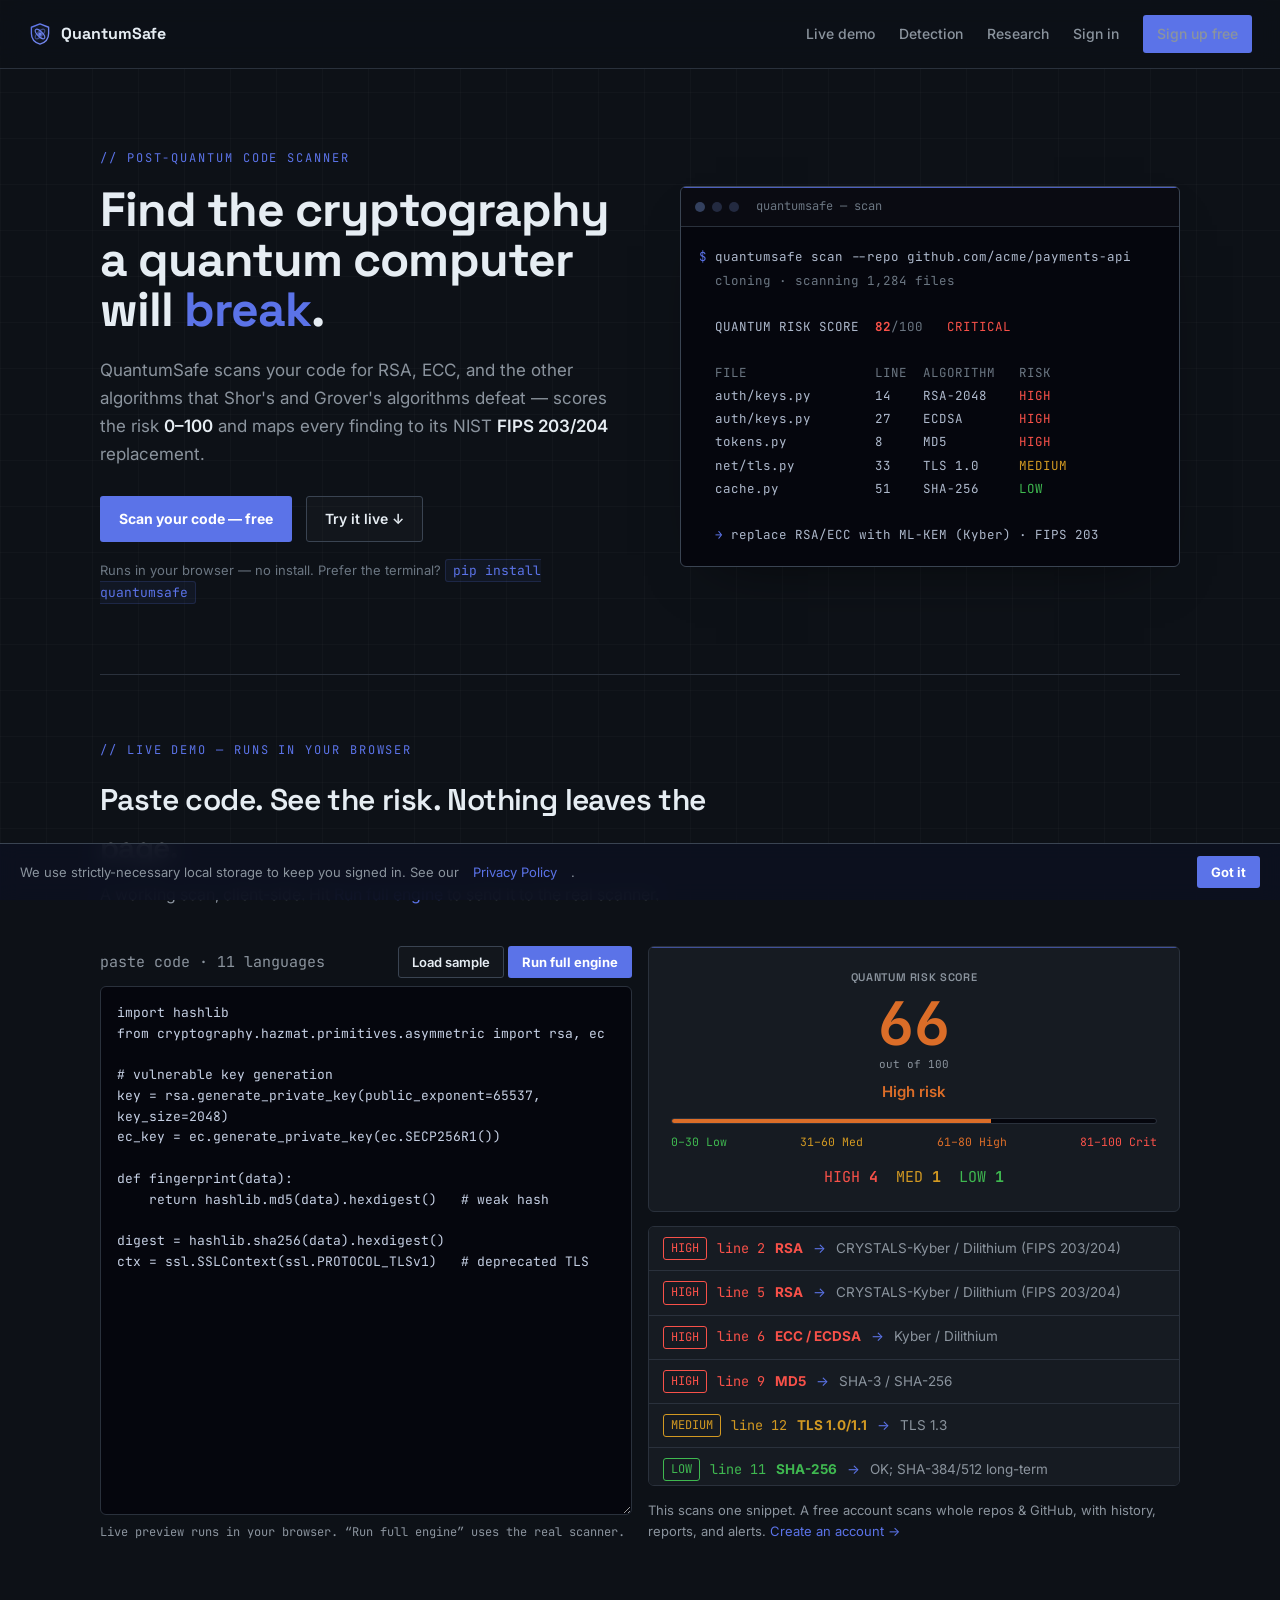
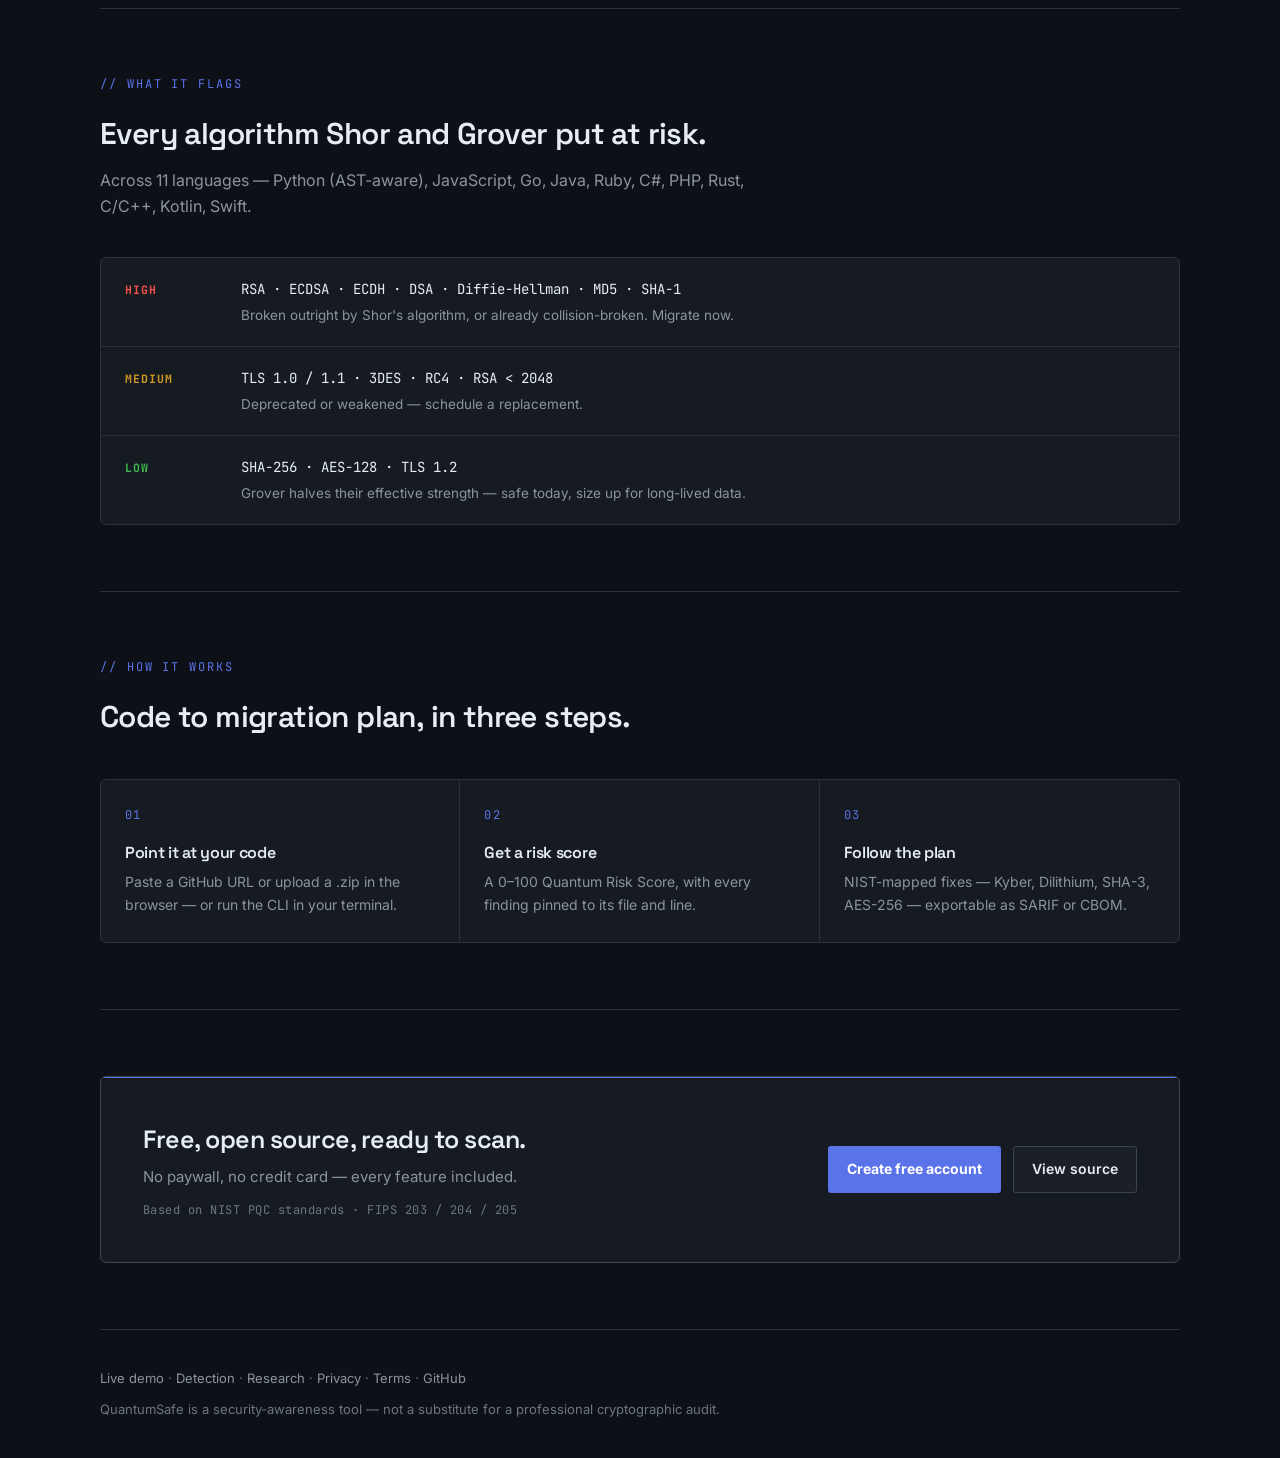
==== commit 03766c95: "Re-theme frontend to Enterprise Slate Replace the cyan/violet "Quantum Console" look with a GitHub/L" ====
--- a/frontend/index.html
+++ b/frontend/index.html
@@ -5,7 +5,7 @@
 <meta name="viewport" content="width=device-width, initial-scale=1.0" />
 <title>QuantumSafe — Find the cryptography quantum computers will break</title>
 <meta name="description" content="QuantumSafe scans your code for RSA, ECC, and other algorithms broken by Shor's and Grover's algorithms, scores the risk 0–100, and maps each finding to its NIST FIPS 203/204 replacement. Free and open source." />
-<meta name="theme-color" content="#070912" />
+<meta name="theme-color" content="#0d1117" />
 <meta name="keywords" content="post-quantum cryptography, quantum-safe, NIST PQC, FIPS 203, Kyber, Dilithium, crypto scanner, security" />
 <meta property="og:type" content="website" />
 <meta property="og:title" content="QuantumSafe — find the cryptography quantum computers will break" />
@@ -15,16 +15,17 @@
 <meta name="twitter:title" content="QuantumSafe — quantum risk scanner for your codebase" />
 <meta name="twitter:description" content="Detect RSA, ECC, and weak crypto. Score quantum risk 0–100. Get NIST-aligned migration recommendations." />
 <meta name="twitter:image" content="og-image.svg" />
-<link rel="icon" href="data:image/svg+xml,<svg xmlns='http://www.w3.org/2000/svg' viewBox='0 0 16 16'><rect width='16' height='16' rx='2' fill='%2334d6ff'/></svg>" />
+<link rel="icon" href="data:image/svg+xml,<svg xmlns='http://www.w3.org/2000/svg' viewBox='0 0 16 16'><rect width='16' height='16' rx='2' fill='%235b73e8'/></svg>" />
 <link rel="stylesheet" href="style.css" />
 </head>
 <body>
   <a href="#try" class="skip-link">Skip to the live scanner</a>
   <header class="nav">
-    <div class="brand"><svg class="logo" viewBox="0 0 32 32" fill="none" aria-hidden="true"><defs><linearGradient id="qsg" x1="2" y1="2" x2="30" y2="30" gradientUnits="userSpaceOnUse"><stop stop-color="#34d6ff"/><stop offset="1" stop-color="#9d7bff"/></linearGradient></defs><path d="M16 2.5 27.5 7v8.2c0 7.6-5.4 12.4-11.5 14.3C9.9 27.6 4.5 22.8 4.5 15.2V7z" fill="rgba(52,214,255,.07)" stroke="url(#qsg)" stroke-width="1.8" stroke-linejoin="round"/><ellipse cx="16" cy="16" rx="8.2" ry="3.3" stroke="url(#qsg)" stroke-width="1.5" transform="rotate(45 16 16)"/><ellipse cx="16" cy="16" rx="8.2" ry="3.3" stroke="url(#qsg)" stroke-width="1.5" opacity=".5" transform="rotate(-45 16 16)"/><circle cx="16" cy="16" r="2.5" fill="url(#qsg)"/></svg> QuantumSafe</div>
+    <div class="brand"><svg class="logo" viewBox="0 0 32 32" fill="none" aria-hidden="true"><defs><linearGradient id="qsg" x1="2" y1="2" x2="30" y2="30" gradientUnits="userSpaceOnUse"><stop stop-color="#5b73e8"/><stop offset="1" stop-color="#7c8df0"/></linearGradient></defs><path d="M16 2.5 27.5 7v8.2c0 7.6-5.4 12.4-11.5 14.3C9.9 27.6 4.5 22.8 4.5 15.2V7z" fill="rgba(91,115,232,.07)" stroke="url(#qsg)" stroke-width="1.8" stroke-linejoin="round"/><ellipse cx="16" cy="16" rx="8.2" ry="3.3" stroke="url(#qsg)" stroke-width="1.5" transform="rotate(45 16 16)"/><ellipse cx="16" cy="16" rx="8.2" ry="3.3" stroke="url(#qsg)" stroke-width="1.5" opacity=".5" transform="rotate(-45 16 16)"/><circle cx="16" cy="16" r="2.5" fill="url(#qsg)"/></svg> QuantumSafe</div>
     <nav class="nav-links">
       <a href="#try">Live demo</a>
       <a href="#detect">Detection</a>
+      <a href="research.html">Research</a>
       <a href="login.html">Sign in</a>
       <a href="login.html?mode=register" class="btn btn-sm btn-primary">Sign up free</a>
     </nav>
@@ -42,7 +43,7 @@
           <a href="login.html?mode=register" class="btn btn-primary">Scan your code — free</a>
           <a href="#try" class="btn">Try it live ↓</a>
         </div>
-        <p class="hero-note">Runs in your browser — no install. Prefer the terminal? <code>pip install quantumsafe</code></p>
+        <p class="hero-note">Runs in your browser — no install. Prefer the terminal? <code id="copy-install">pip install quantumsafe</code></p>
       </div>
 
       <div class="terminal" aria-hidden="true">
@@ -85,9 +86,15 @@
         </div>
         <div class="demo-right">
           <div class="demo-score-card">
+            <h3 style="font-size:11px;letter-spacing:.06em;text-transform:uppercase;color:var(--muted);margin-bottom:8px;">Quantum Risk Score</h3>
             <div class="demo-score mono" id="demo-score">0</div>
-            <div class="demo-band" id="demo-band">No code scanned</div>
+            <div class="muted mono" style="font-size:11px;margin-top:2px;">out of 100</div>
+            <div class="demo-band" id="demo-band" style="margin-top:6px;">No code scanned</div>
             <div class="demo-bar"><div class="demo-bar-fill" id="demo-bar"></div></div>
+            <div class="scale-legend" style="margin-top:9px;">
+              <span class="lg-low">0–30 Low</span><span class="lg-med">31–60 Med</span>
+              <span class="lg-high">61–80 High</span><span class="lg-crit">81–100 Crit</span>
+            </div>
             <div class="pill-row" style="justify-content:center;margin-top:14px;">
               <span class="high">HIGH <b id="demo-high">0</b></span>
               <span class="medium">MED <b id="demo-med">0</b></span>
@@ -178,6 +185,7 @@
   <footer class="footer wrap">
     <div class="footer-links">
       <a href="#try">Live demo</a> · <a href="#detect">Detection</a> ·
+      <a href="research.html">Research</a> ·
       <a href="privacy.html">Privacy</a> · <a href="terms.html">Terms</a> ·
       <a href="https://github.com/Danny-397/Quantamn-Safe">GitHub</a>
     </div>
--- a/frontend/style.css
+++ b/frontend/style.css
@@ -1,29 +1,32 @@
 @import url('https://fonts.googleapis.com/css2?family=Inter:wght@400;500;600;700&family=Space+Grotesk:wght@500;600;700&family=JetBrains+Mono:wght@400;500&display=swap');
 
-/* QuantumSafe — futuristic cybersecurity console.
-   Deep blue-black, electric cyan/violet accents, tech grid, monospace data. */
+/* QuantumSafe — Enterprise Slate.
+   GitHub/Linear-style graphite, one restrained indigo accent, hairline borders,
+   minimal glow, monospace data. */
 
 :root {
-  --bg: #070912;
-  --bg-1: #0a0d18;
-  --panel: #0d1120;
-  --panel-2: #121830;
-  --border: #1b2236;
-  --border-strong: #2b3556;
-  --grid-line: rgba(120,150,220,.045);
-
-  --accent: #34d6ff;        /* electric cyan — the brand */
-  --accent-2: #9d7bff;      /* violet — secondary / gradients */
-  --accent-ink: #03131c;    /* text on cyan */
-  --grad: linear-gradient(120deg, #34d6ff 0%, #9d7bff 100%);
-
-  --safe: #2fe6a8;          /* LOW risk only (mint) */
-  --danger: #ff4d6d;        /* HIGH */
-  --warning: #ffc24b;       /* MEDIUM */
-
-  --text: #e9edf7;
-  --muted: #8b94ad;
-  --muted-2: #59617a;
+  /* Enterprise Slate — GitHub/Linear-style graphite, one restrained indigo accent. */
+  --bg: #0d1117;
+  --bg-1: #10151c;
+  --panel: #161b22;
+  --panel-2: #1c232c;
+  --border: #2a313c;
+  --border-strong: #3a4452;
+  --grid-line: rgba(255,255,255,.018);
+
+  --accent: #5b73e8;        /* indigo — the single brand accent */
+  --accent-2: #5b73e8;      /* violet retired — one accent only */
+  --accent-ink: #ffffff;    /* text on indigo */
+  --grad: linear-gradient(120deg, #5b73e8 0%, #5b73e8 100%);
+
+  --safe: #3fb950;          /* LOW risk (green) */
+  --danger: #f85149;        /* HIGH severity / CRITICAL band (red) */
+  --high: #db6d28;          /* HIGH band on the 0-100 score (orange) */
+  --warning: #d29922;       /* MEDIUM (amber) */
+
+  --text: #e6edf3;
+  --muted: #8b949e;
+  --muted-2: #6b7682;
   --r: 6px;
   --r-sm: 3px;
   --mono: "JetBrains Mono", "SFMono-Regular", ui-monospace, Consolas, Menlo, monospace;
@@ -42,15 +45,13 @@
   text-rendering: optimizeLegibility;
   background-color: var(--bg);
   background-image:
-    radial-gradient(1100px 620px at 82% -8%, rgba(52,214,255,.10), transparent 60%),
-    radial-gradient(820px 560px at -5% 0%, rgba(157,123,255,.08), transparent 55%),
     linear-gradient(var(--grid-line) 1px, transparent 1px),
     linear-gradient(90deg, var(--grid-line) 1px, transparent 1px);
-  background-size: 100% 100%, 100% 100%, 46px 46px, 46px 46px;
+  background-size: 46px 46px, 46px 46px;
   background-attachment: fixed;
 }
 a { color: var(--accent); text-decoration: none; }
-a:hover { color: #7ee6ff; }
+a:hover { color: #8ea0f2; }
 h1, h2, h3 { font-family: var(--display); letter-spacing: -.02em; font-weight: 600; }
 .mono { font-family: var(--mono); }
 .num { font-family: var(--mono); font-variant-numeric: tabular-nums; }
@@ -71,17 +72,27 @@
   font-family: var(--sans); transition: border-color .14s ease, background .14s ease, color .14s ease, box-shadow .14s ease;
   text-align: center;
 }
-.btn:hover { border-color: var(--accent); color: #fff; box-shadow: 0 0 0 1px rgba(52,214,255,.25); }
+.btn:hover { border-color: var(--accent); color: #fff; box-shadow: 0 0 0 1px rgba(91,115,232,.25); }
 .btn-primary {
-  background: var(--accent); color: #03141c; border-color: transparent; font-weight: 800;
-  text-shadow: none; box-shadow: 0 6px 22px -12px rgba(52,214,255,.55);
-}
-.btn-primary:hover { background: #62e2ff; color: #03141c; box-shadow: 0 8px 26px -10px rgba(52,214,255,.7); }
+  background: var(--accent); color: #fff; border-color: transparent; font-weight: 700;
+  text-shadow: none; box-shadow: none;
+}
+.btn-primary:hover { background: #6d83f0; color: #fff; box-shadow: none; }
 .btn-danger { border-color: var(--danger); color: var(--danger); background: transparent; }
 .btn-danger:hover { background: rgba(255,77,109,.1); color: var(--danger); box-shadow: none; }
 .btn-sm { padding: 7px 13px; font-size: 13px; }
 .btn-block { display: flex; width: 100%; }
-.btn:disabled { opacity: .5; cursor: not-allowed; }
+.btn:disabled { opacity: .7; cursor: progress; }
+
+/* animated loading dots */
+.dots { display: inline-flex; align-items: center; gap: 5px; line-height: 0; }
+.btn span + .dots { margin-left: 8px; }
+.dots i { width: 6px; height: 6px; border-radius: 50%; background: currentColor; display: inline-block;
+  animation: qs-dot 1s infinite ease-in-out both; }
+.dots i:nth-child(1) { animation-delay: -.32s; }
+.dots i:nth-child(2) { animation-delay: -.16s; }
+@keyframes qs-dot { 0%, 80%, 100% { transform: scale(.45); opacity: .35; } 40% { transform: scale(1); opacity: 1; } }
+@media (prefers-reduced-motion: reduce) { .dots i { animation: none; opacity: .6; } }
 
 /* ---------- Code blocks ---------- */
 .code {
@@ -103,11 +114,11 @@
   display: flex; align-items: center; justify-content: space-between;
   padding: 15px 28px; border-bottom: 1px solid var(--border);
   position: sticky; top: 0; z-index: 20;
-  background: rgba(7,9,18,.78); backdrop-filter: blur(12px) saturate(140%);
+  background: rgba(13,17,23,.8); backdrop-filter: blur(12px) saturate(140%);
 }
 .brand { display: flex; align-items: center; gap: 9px; font-family: var(--display); font-weight: 700; font-size: 16px; }
-.brand .logo { width: 24px; height: 24px; display: block; flex: none; filter: drop-shadow(0 0 6px rgba(52,214,255,.45)); }
-.brand .dot { width: 10px; height: 10px; border-radius: 2px; background: var(--grad); box-shadow: 0 0 10px rgba(52,214,255,.7); }
+.brand .logo { width: 24px; height: 24px; display: block; flex: none; }
+.brand .dot { width: 10px; height: 10px; border-radius: 2px; background: var(--grad); }
 .nav-links { display: flex; gap: 24px; align-items: center; }
 .nav-links a { color: var(--muted); font-size: 14px; font-weight: 500; }
 .nav-links a:hover { color: var(--text); }
@@ -122,13 +133,13 @@
 .hero .sub strong { color: var(--text); font-weight: 600; }
 .hero-cta { display: flex; gap: 14px; align-items: center; flex-wrap: wrap; }
 .hero-note { color: var(--muted-2); font-size: 13px; margin-top: 18px; }
-.hero-note code { font-family: var(--mono); color: var(--accent); background: rgba(52,214,255,.06); padding: 2px 7px; border-radius: var(--r-sm); border: 1px solid rgba(52,214,255,.18); }
+.hero-note code { font-family: var(--mono); color: var(--accent); background: rgba(91,115,232,.06); padding: 2px 7px; border-radius: var(--r-sm); border: 1px solid rgba(91,115,232,.18); }
 
 /* terminal mock */
 .terminal {
   position: relative; background: #05060d;
   border: 1px solid var(--border-strong); border-radius: var(--r); overflow: hidden;
-  box-shadow: 0 0 0 1px rgba(52,214,255,.06), 0 40px 90px -40px rgba(52,214,255,.28), 0 30px 60px -40px rgba(157,123,255,.2);
+  box-shadow: 0 24px 60px -36px rgba(0,0,0,.7);
 }
 .terminal::before { content: ""; position: absolute; top: 0; left: 0; right: 0; height: 1px; background: var(--grad); opacity: .8; }
 .term-head { display: flex; align-items: center; gap: 7px; padding: 10px 14px; border-bottom: 1px solid var(--border); background: rgba(255,255,255,.02); }
@@ -175,10 +186,7 @@
 .cta-band {
   position: relative; border: 1px solid var(--border-strong); border-radius: var(--r); padding: 42px;
   display: flex; align-items: center; justify-content: space-between; gap: 24px; flex-wrap: wrap;
-  background:
-    radial-gradient(600px 200px at 100% 0%, rgba(157,123,255,.12), transparent 60%),
-    radial-gradient(600px 240px at 0% 100%, rgba(52,214,255,.10), transparent 60%),
-    var(--panel);
+  background: var(--panel);
   overflow: hidden;
 }
 .cta-band::before { content: ""; position: absolute; top: 0; left: 0; right: 0; height: 1px; background: var(--grad); }
@@ -205,7 +213,7 @@
 .auth-card {
   width: 100%; max-width: 384px; background: var(--panel); border: 1px solid var(--border);
   border-radius: var(--r); padding: 32px; position: relative; overflow: hidden;
-  box-shadow: 0 40px 90px -50px rgba(52,214,255,.3);
+  box-shadow: 0 30px 70px -45px rgba(0,0,0,.7);
 }
 .auth-card::before { content: ""; position: absolute; top: 0; left: 0; right: 0; height: 1px; background: var(--grad); }
 .auth-card h1 { font-size: 23px; margin-bottom: 4px; }
@@ -217,7 +225,7 @@
   padding: 11px 12px; color: var(--text); font-size: 14px; font-family: var(--sans);
   transition: border-color .14s ease, box-shadow .14s ease;
 }
-.field input:focus { outline: none; border-color: var(--accent); box-shadow: 0 0 0 3px rgba(52,214,255,.12); }
+.field input:focus { outline: none; border-color: var(--accent); box-shadow: 0 0 0 3px rgba(91,115,232,.12); }
 .auth-switch { text-align: center; margin-top: 18px; font-size: 14px; color: var(--muted); }
 .msg { padding: 11px 13px; border-radius: var(--r-sm); font-size: 13.5px; margin-bottom: 16px; display: none; }
 .msg.error { display: block; background: rgba(255,77,109,.1); border: 1px solid var(--danger); color: #ffb3c0; }
@@ -227,12 +235,12 @@
 
 /* ---------- Dashboard shell ---------- */
 .app { display: grid; grid-template-columns: 224px 1fr; min-height: 100vh; }
-.sidebar { background: rgba(8,11,22,.7); border-right: 1px solid var(--border); padding: 20px 14px; position: sticky; top: 0; height: 100vh; backdrop-filter: blur(6px); }
+.sidebar { background: rgba(16,21,28,.75); border-right: 1px solid var(--border); padding: 20px 14px; position: sticky; top: 0; height: 100vh; backdrop-filter: blur(6px); }
 .sidebar .brand { margin: 0 8px 26px; }
 .sidebar nav { display: flex; flex-direction: column; gap: 1px; }
 .sidebar nav a { color: var(--muted); padding: 9px 12px; border-radius: var(--r-sm); font-size: 14px; font-weight: 500; }
 .sidebar nav a:hover { background: var(--panel); color: var(--text); }
-.sidebar nav a.active { background: rgba(52,214,255,.08); color: var(--accent); box-shadow: inset 2px 0 0 var(--accent); }
+.sidebar nav a.active { background: rgba(91,115,232,.08); color: var(--accent); box-shadow: inset 2px 0 0 var(--accent); }
 .sidebar .side-foot { position: absolute; bottom: 18px; left: 14px; right: 14px; }
 .side-legal { margin-top: 12px; text-align: center; font-size: 12px; }
 .side-legal a { color: var(--muted-2); }
@@ -244,9 +252,11 @@
 
 .grid { display: grid; gap: 14px; }
 .grid-4 { grid-template-columns: repeat(4, 1fr); }
+.grid-3 { grid-template-columns: repeat(3, 1fr); }
 .grid-2 { grid-template-columns: 1fr 1fr; }
-.card { background: var(--panel); border: 1px solid var(--border); border-radius: var(--r); padding: 20px; transition: border-color .15s ease; }
-.card:hover { border-color: var(--border-strong); }
+.card { background: var(--panel); border: 1px solid var(--border); border-radius: var(--r); padding: 20px; transition: border-color .15s ease, box-shadow .15s ease, transform .15s ease; }
+.card:hover { border-color: var(--border-strong); box-shadow: 0 10px 30px -24px rgba(0,0,0,.55); transform: translateY(-1px); }
+@media (prefers-reduced-motion: reduce) { .card:hover { transform: none; } }
 .card h3 { font-size: 12px; text-transform: uppercase; letter-spacing: .06em; color: var(--muted); margin-bottom: 10px; font-weight: 600; }
 .stat { font-family: var(--mono); font-size: 32px; font-variant-numeric: tabular-nums; }
 .stat.sm { font-size: 24px; }
@@ -255,13 +265,42 @@
 .score-big { font-family: var(--mono); font-size: 64px; font-weight: 700; line-height: 1; }
 .score-band { font-weight: 700; margin-top: 6px; font-size: 16px; }
 .score-msg { color: var(--muted); font-size: 14px; margin-top: 4px; }
+.score-unit { font-size: .32em; color: var(--muted); font-weight: 600; margin-left: 4px; }
+.score-meaning { color: var(--muted); font-size: 13.5px; margin-top: 6px; }
+.score-meaning .band-Low, .score-meaning .band-Medium,
+.score-meaning .band-High, .score-meaning .band-Critical { font-weight: 700; }
+
+/* explainer card: score on the left, scale on the right */
+.score-explainer { display: grid; grid-template-columns: minmax(170px, 250px) 1fr; gap: 30px; align-items: center; }
+.score-explainer .hint { color: var(--muted-2); font-size: 12px; margin-top: 10px; }
+
+/* 0-100 scale with band segments + marker */
+.scale { width: 100%; }
+.scale-bar { position: relative; height: 16px; }
+.scale-track { position: absolute; top: 4px; left: 0; right: 0; height: 8px; display: flex;
+  border: 1px solid var(--border); border-radius: 3px; overflow: hidden; background: #05060d; }
+.scale-track .seg { height: 100%; opacity: .4; }
+.scale-track .s-low { background: var(--safe); }
+.scale-track .s-med { background: var(--warning); }
+.scale-track .s-high { background: var(--high); }
+.scale-track .s-crit { background: var(--danger); }
+.scale-marker { position: absolute; top: 0; width: 3px; height: 16px; background: #fff;
+  border-radius: 2px; box-shadow: 0 0 8px rgba(255,255,255,.75); transform: translateX(-1.5px); transition: left .4s ease; }
+.scale-legend { display: flex; justify-content: space-between; margin-top: 10px;
+  font-family: var(--mono); font-size: 11.5px; gap: 8px; flex-wrap: wrap; }
+.scale-legend span { white-space: nowrap; }
+.lg-low { color: var(--safe); } .lg-med { color: var(--warning); }
+.lg-high { color: var(--high); } .lg-crit { color: var(--danger); }
+
+@media (max-width: 680px) { .score-explainer { grid-template-columns: 1fr; gap: 18px; } }
 
 .r-high, .high { color: var(--danger); }
 .r-medium, .medium { color: var(--warning); }
 .r-low, .low { color: var(--safe); }
 .band-Low { color: var(--safe); }
 .band-Medium { color: var(--warning); }
-.band-High, .band-Critical { color: var(--danger); }
+.band-High { color: var(--high); }
+.band-Critical { color: var(--danger); }
 
 table.tbl { width: 100%; border-collapse: collapse; font-size: 14px; }
 table.tbl th { text-align: left; padding: 10px 12px; color: var(--muted); font-size: 11px;
@@ -273,6 +312,23 @@
 .badge.r-medium { border-color: var(--warning); }
 .badge.r-low { border-color: var(--safe); }
 
+/* ---------- Expandable finding rows (quantum impact) ---------- */
+.finding-row { cursor: pointer; }
+.finding-row td:last-child { padding-right: 30px; position: relative; }
+.row-caret { position: absolute; right: 12px; top: 11px; color: var(--muted-2);
+  font-size: 11px; transition: transform .15s ease, color .15s ease; }
+.finding-row:hover .row-caret { color: var(--accent); }
+.finding-row.open .row-caret { transform: rotate(90deg); color: var(--accent); }
+.finding-row.open td { background: var(--panel-2); }
+.finding-detail td { background: var(--bg-1); padding: 0 12px; }
+.finding-detail:hover td { background: var(--bg-1); }
+.why-block { padding: 14px 16px 16px; border-left: 2px solid var(--accent); }
+.why-q { font-size: 13.5px; color: #c6d0e4; line-height: 1.65; }
+.why-label { display: inline-block; font-family: var(--mono); font-size: 10.5px;
+  letter-spacing: .1em; text-transform: uppercase; color: var(--accent); margin-right: 10px; }
+.why-meta { color: var(--muted); font-size: 12px; margin-top: 10px; }
+.why-meta .sep { color: var(--muted-2); margin: 0 8px; }
+
 .toolbar { display: flex; gap: 10px; align-items: center; margin-bottom: 16px; flex-wrap: wrap; }
 .toolbar select, .toolbar input {
   background: #05060d; border: 1px solid var(--border); color: var(--text);
@@ -280,6 +336,15 @@
 }
 .spacer { flex: 1; }
 .empty { text-align: center; color: var(--muted); padding: 50px 20px; }
+
+/* ---------- Skeleton loaders ---------- */
+.skel { display: inline-block; height: 12px; width: 100%; border-radius: var(--r-sm);
+  background: linear-gradient(100deg, var(--panel-2) 30%, var(--border-strong) 50%, var(--panel-2) 70%);
+  background-size: 240% 100%; animation: qs-shimmer 1.25s ease-in-out infinite; }
+.skel.w-40 { width: 40%; } .skel.w-60 { width: 60%; } .skel.w-80 { width: 80%; }
+table.tbl td .skel { vertical-align: middle; }
+@keyframes qs-shimmer { 0% { background-position: 200% 0; } 100% { background-position: -40% 0; } }
+@media (prefers-reduced-motion: reduce) { .skel { animation: none; opacity: .6; } }
 .pill-row { display: flex; gap: 18px; flex-wrap: wrap; font-family: var(--mono); }
 
 .mig-group { margin-bottom: 28px; }
@@ -304,13 +369,13 @@
   background: #05060d; border: 1px solid var(--border); border-radius: var(--r);
   color: #c6d0e4; font-size: 13px; line-height: 1.6; padding: 16px; tab-size: 4;
 }
-.demo-input:focus { outline: none; border-color: var(--accent); box-shadow: 0 0 0 3px rgba(52,214,255,.1); }
+.demo-input:focus { outline: none; border-color: var(--accent); box-shadow: 0 0 0 3px rgba(91,115,232,.1); }
 .demo-score-card { background: var(--panel); border: 1px solid var(--border); border-radius: var(--r); padding: 22px; text-align: center; position: relative; overflow: hidden; }
 .demo-score-card::before { content: ""; position: absolute; top: 0; left: 0; right: 0; height: 1px; background: var(--grad); opacity: .6; }
 .demo-score { font-size: 60px; font-weight: 700; line-height: 1; font-family: var(--mono); transition: color .25s; }
 .demo-band { font-weight: 600; margin-top: 4px; transition: color .25s; }
 .demo-bar { height: 6px; background: #05060d; overflow: hidden; margin-top: 14px; border: 1px solid var(--border); border-radius: var(--r-sm); }
-.demo-bar-fill { height: 100%; width: 0; transition: width .4s ease, background .25s; box-shadow: 0 0 10px currentColor; }
+.demo-bar-fill { height: 100%; width: 0; transition: width .4s ease, background .25s; }
 .demo-findings { margin-top: 14px; background: var(--panel); border: 1px solid var(--border); border-radius: var(--r); max-height: 260px; overflow-y: auto; }
 .demo-finding { display: flex; align-items: center; gap: 10px; padding: 10px 14px; border-bottom: 1px solid var(--border); font-size: 13.5px; }
 .demo-finding:last-child { border-bottom: none; }
@@ -345,7 +410,7 @@
 @media (max-width: 880px) {
   .hero { grid-template-columns: 1fr; gap: 36px; padding: 48px 0; }
   .hero h1 { font-size: 36px; }
-  .steps, .demo-grid, .grid-4, .grid-2, .pillars { grid-template-columns: 1fr; }
+  .steps, .demo-grid, .grid-4, .grid-3, .grid-2, .pillars { grid-template-columns: 1fr; }
   .step { border-right: none; border-bottom: 1px solid var(--border); }
   .step:last-child { border-bottom: none; }
   .app { grid-template-columns: 1fr; }
